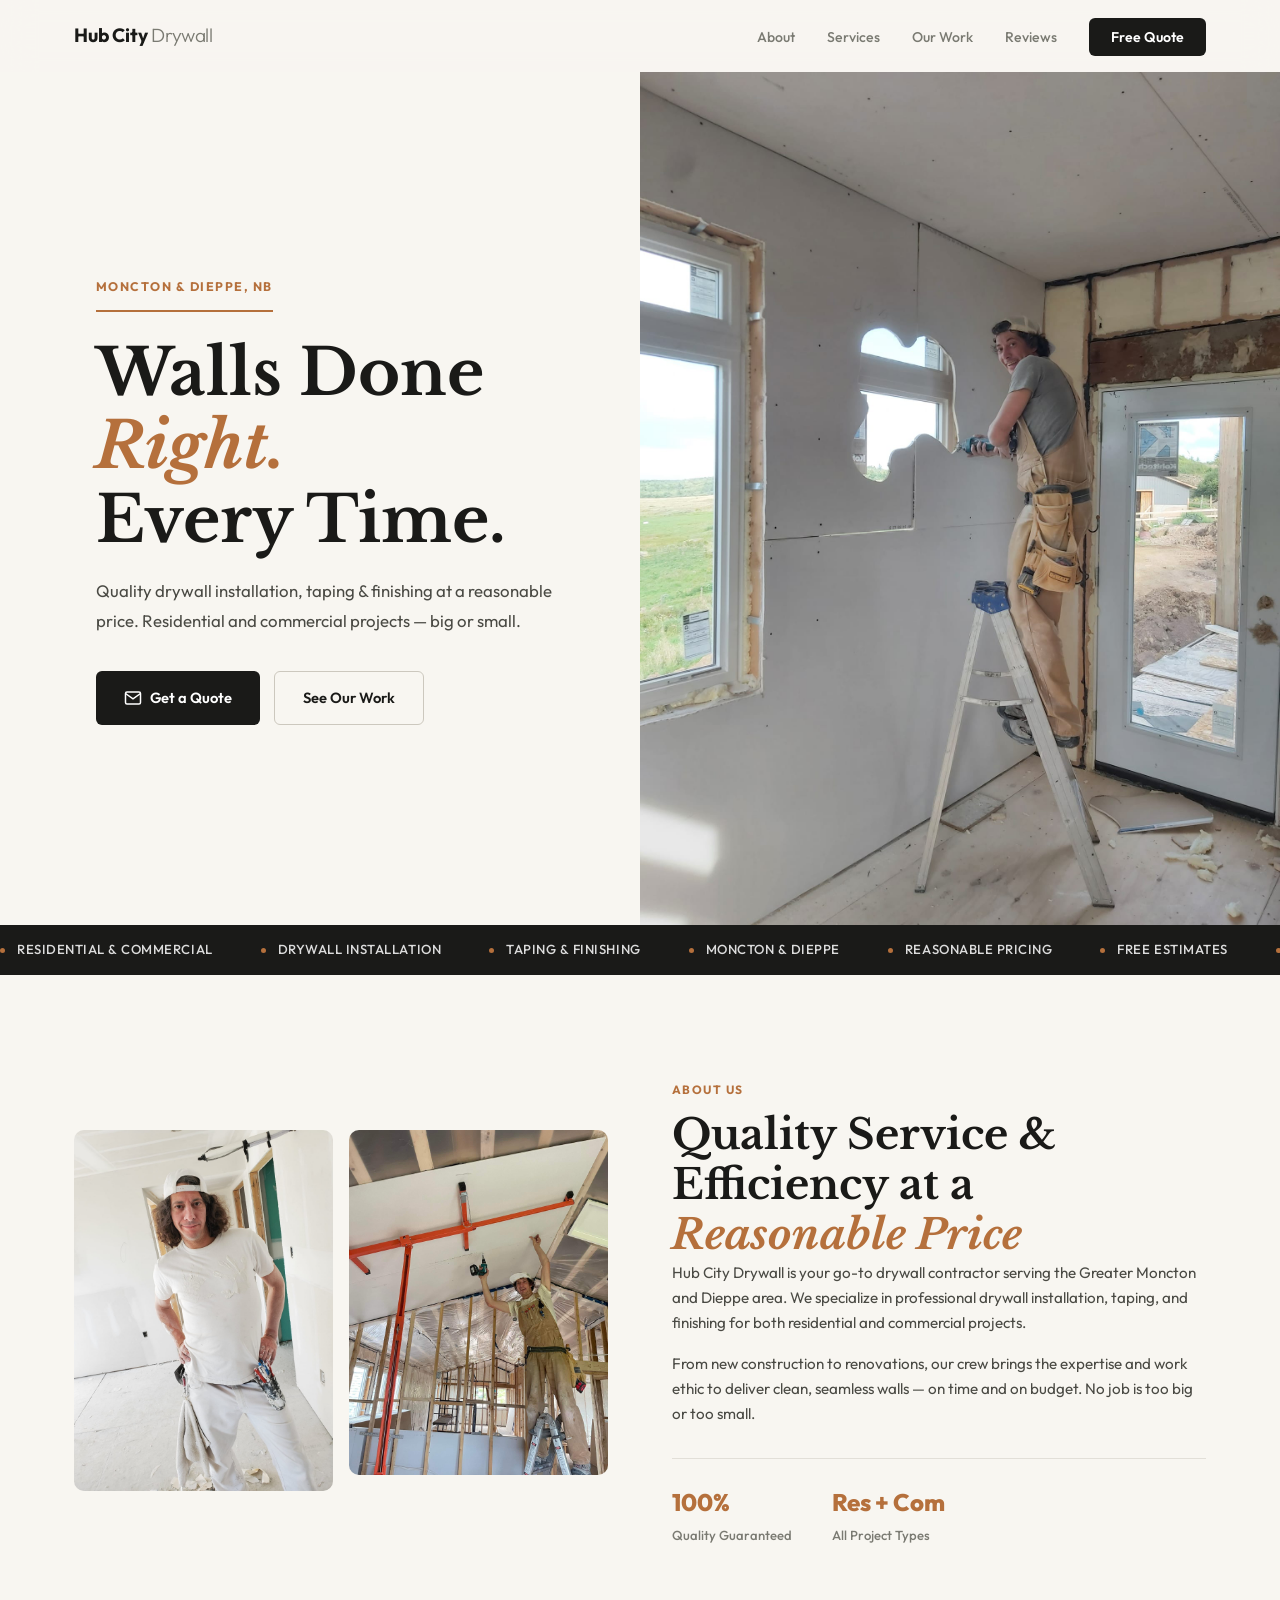
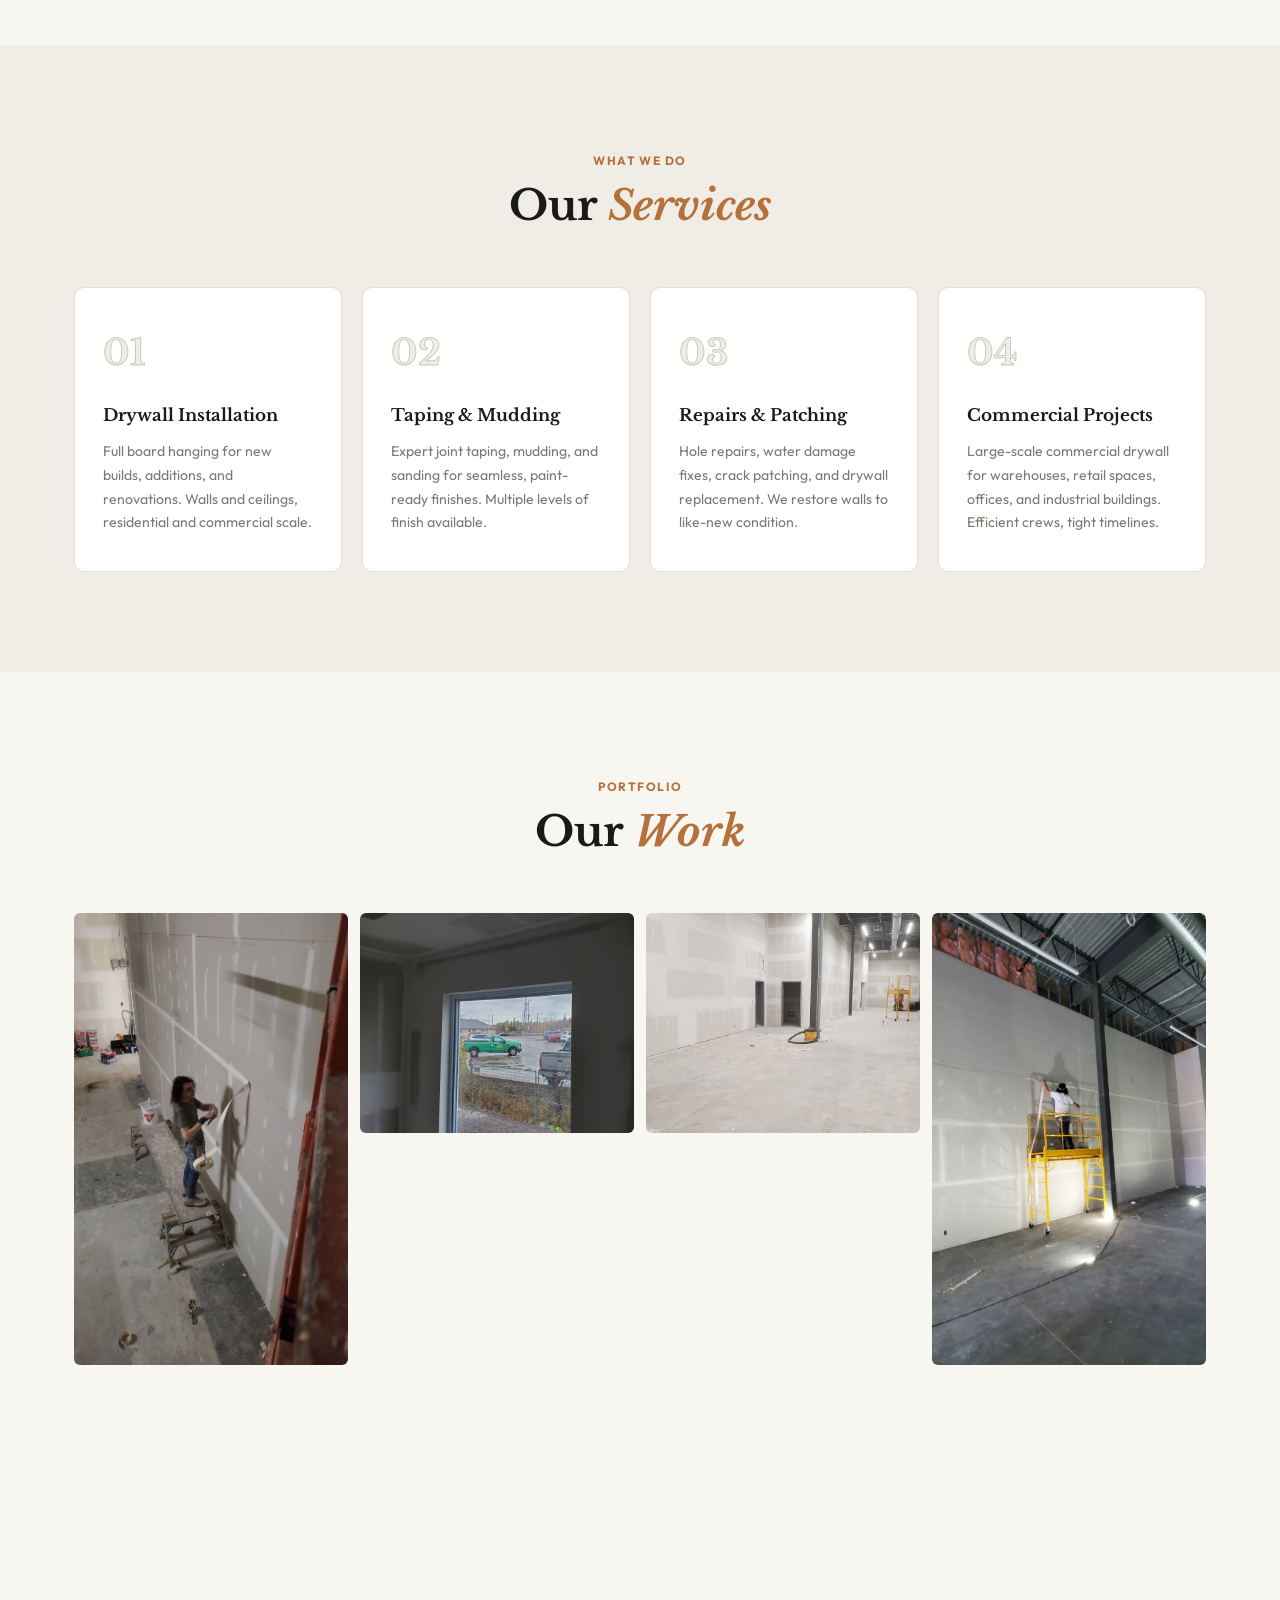
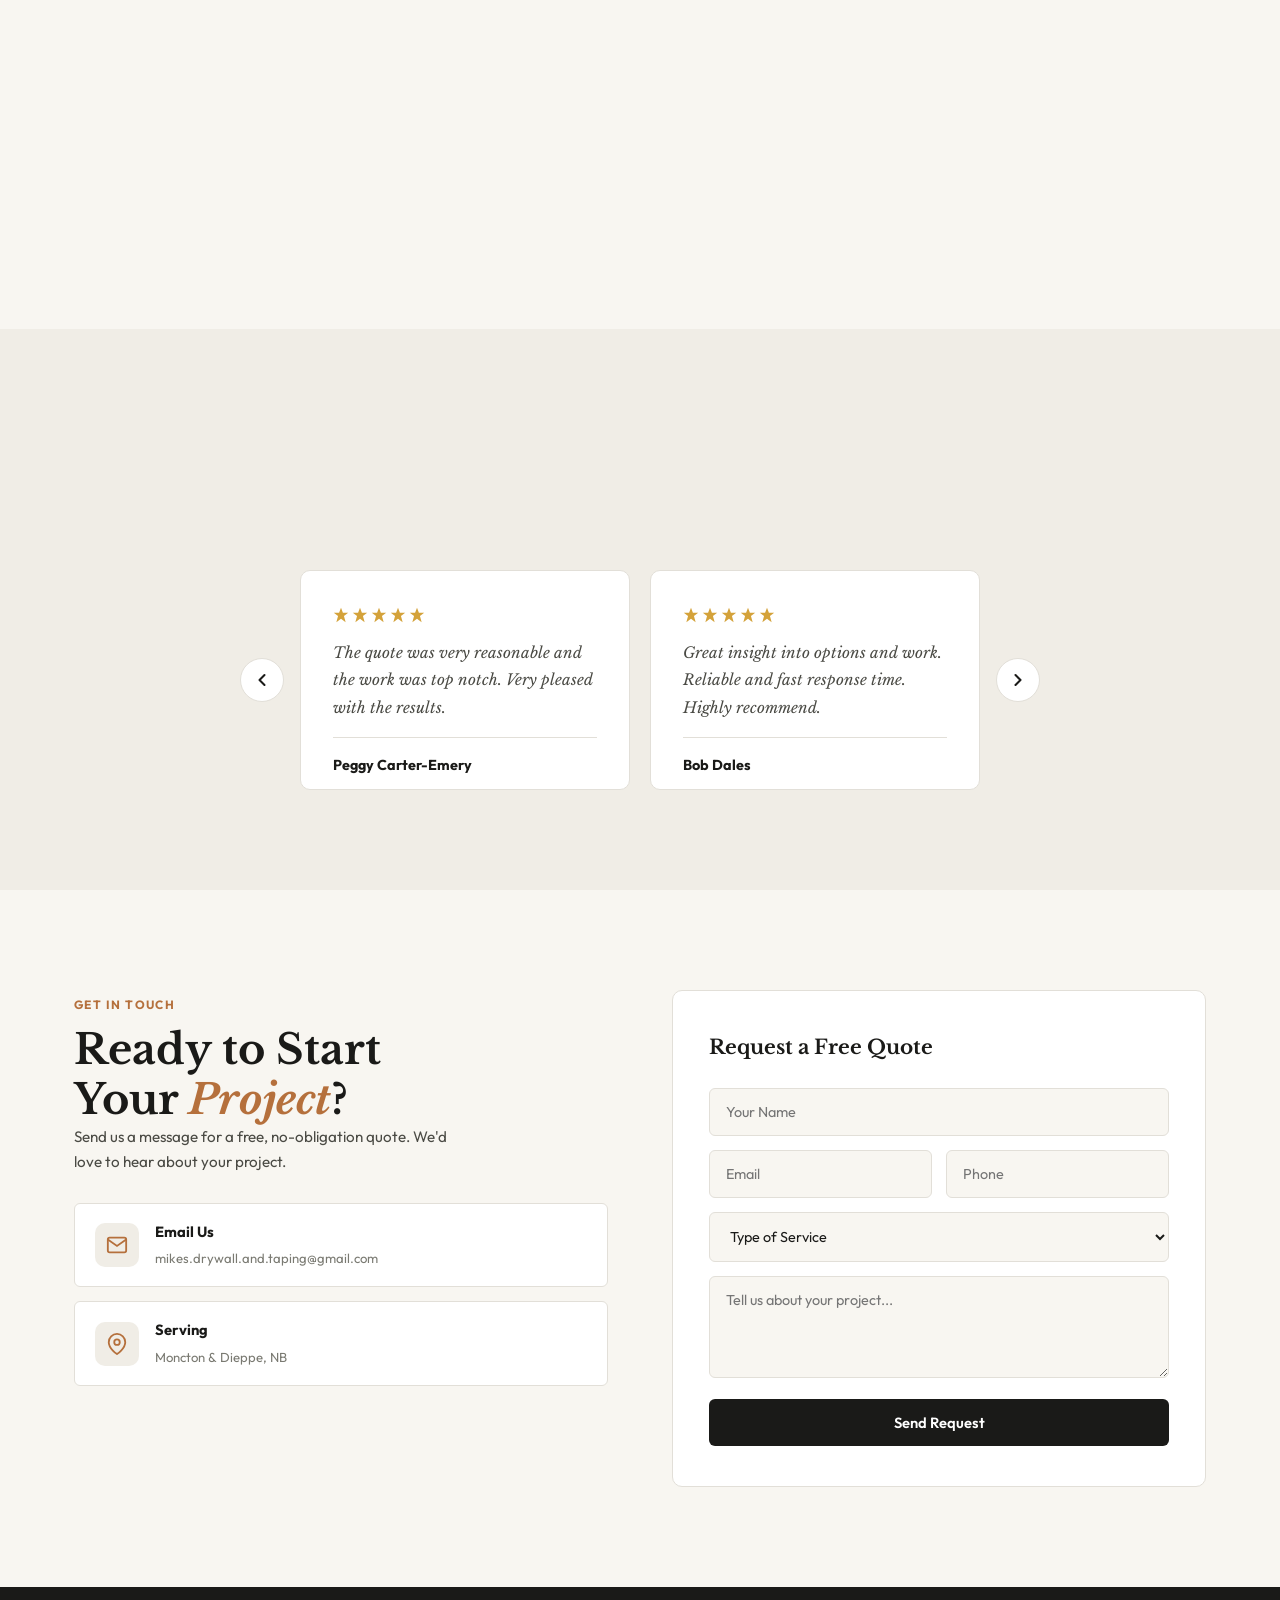
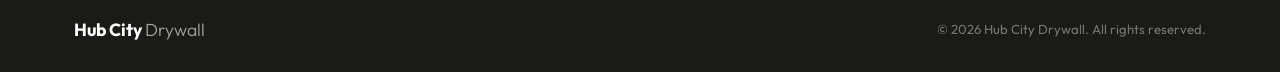
==== index.html @ 7b41b59a "Build Hub City Drywall premium website Warm cream/charcoal light theme with Libre Baskerville + Outf" ====
<!DOCTYPE html>
<html lang="en">
<head>
    <meta charset="UTF-8">
    <meta name="viewport" content="width=device-width, initial-scale=1.0">
    <title>Hub City Drywall | Quality Drywall &amp; Taping — Moncton &amp; Dieppe, NB</title>
    <meta name="description" content="Hub City Drywall — Quality drywall installation, taping and finishing in Moncton & Dieppe, NB. Residential & commercial. Reasonable pricing, efficient service. Get a free quote today.">
    <link rel="preconnect" href="https://fonts.googleapis.com">
    <link rel="preconnect" href="https://fonts.gstatic.com" crossorigin>
    <link href="https://fonts.googleapis.com/css2?family=Outfit:wght@300;400;500;600;700;800&family=Libre+Baskerville:ital,wght@0,400;0,700;1,400&display=swap" rel="stylesheet">
    <link rel="icon" type="image/jpeg" href="house.jpg">
    <link rel="stylesheet" href="styles.css">
</head>
<body>

    <!-- Navigation -->
    <nav class="navbar" id="navbar">
        <div class="nav-container">
            <a href="#hero" class="nav-logo">Hub City <span>Drywall</span></a>
            <button class="nav-toggle" id="navToggle" aria-label="Toggle navigation">
                <span></span>
                <span></span>
                <span></span>
            </button>
            <ul class="nav-links" id="navLinks">
                <li><a href="#about">About</a></li>
                <li><a href="#services">Services</a></li>
                <li><a href="#work">Our Work</a></li>
                <li><a href="#reviews">Reviews</a></li>
                <li><a href="#contact" class="nav-cta">Free Quote</a></li>
            </ul>
        </div>
    </nav>

    <!-- Hero -->
    <section class="hero" id="hero">
        <div class="hero-split">
            <div class="hero-left">
                <div class="hero-content">
                    <div class="hero-eyebrow">Moncton &amp; Dieppe, NB</div>
                    <h1>Walls Done <em>Right.</em><br>Every Time.</h1>
                    <p>Quality drywall installation, taping &amp; finishing at a reasonable price. Residential and commercial projects — big or small.</p>
                    <div class="hero-btns">
                        <a href="mailto:mikes.drywall.and.taping@gmail.com" class="btn btn-dark">
                            <svg width="18" height="18" viewBox="0 0 24 24" fill="none" stroke="currentColor" stroke-width="2"><path d="M4 4h16c1.1 0 2 .9 2 2v12c0 1.1-.9 2-2 2H4c-1.1 0-2-.9-2-2V6c0-1.1.9-2 2-2z"/><polyline points="22,6 12,13 2,6"/></svg>
                            Get a Quote
                        </a>
                        <a href="#work" class="btn btn-ghost">See Our Work</a>
                    </div>
                </div>
            </div>
            <div class="hero-right">
                <img src="471506852_582521097897109_7128387641385581104_n.jpg" alt="Mike installing drywall on site" loading="eager">
            </div>
        </div>
    </section>

    <!-- Trust Marquee -->
    <div class="trust-bar">
        <div class="marquee">
            <div class="marquee-item"><span class="dot"></span> Residential &amp; Commercial</div>
            <div class="marquee-item"><span class="dot"></span> Drywall Installation</div>
            <div class="marquee-item"><span class="dot"></span> Taping &amp; Finishing</div>
            <div class="marquee-item"><span class="dot"></span> Moncton &amp; Dieppe</div>
            <div class="marquee-item"><span class="dot"></span> Reasonable Pricing</div>
            <div class="marquee-item"><span class="dot"></span> Free Estimates</div>
            <div class="marquee-item"><span class="dot"></span> Residential &amp; Commercial</div>
            <div class="marquee-item"><span class="dot"></span> Drywall Installation</div>
            <div class="marquee-item"><span class="dot"></span> Taping &amp; Finishing</div>
            <div class="marquee-item"><span class="dot"></span> Moncton &amp; Dieppe</div>
            <div class="marquee-item"><span class="dot"></span> Reasonable Pricing</div>
            <div class="marquee-item"><span class="dot"></span> Free Estimates</div>
        </div>
    </div>

    <!-- About -->
    <section class="section" id="about">
        <div class="container">
            <div class="about-layout">
                <div class="about-image-col">
                    <div class="about-img primary">
                        <img src="486446156_645829488232936_6286027461842745759_n.jpg" alt="Mike from Hub City Drywall">
                    </div>
                    <div class="about-img secondary">
                        <img src="472123039_579596991532989_1960277635437616343_n.jpg" alt="Drywall ceiling installation">
                    </div>
                </div>
                <div class="about-text">
                    <span class="tag">About Us</span>
                    <h2>Quality Service &amp; Efficiency at a <em>Reasonable Price</em></h2>
                    <p>Hub City Drywall is your go-to drywall contractor serving the Greater Moncton and Dieppe area. We specialize in professional drywall installation, taping, and finishing for both residential and commercial projects.</p>
                    <p>From new construction to renovations, our crew brings the expertise and work ethic to deliver clean, seamless walls — on time and on budget. No job is too big or too small.</p>
                    <div class="about-stats">
                        <div class="stat">
                            <div class="stat-num">100%</div>
                            <div class="stat-label">Quality Guaranteed</div>
                        </div>
                        <div class="stat">
                            <div class="stat-num">Res + Com</div>
                            <div class="stat-label">All Project Types</div>
                        </div>
                    </div>
                </div>
            </div>
        </div>
    </section>

    <!-- Services -->
    <section class="section section-tinted" id="services">
        <div class="container">
            <div class="section-head">
                <span class="tag">What We Do</span>
                <h2>Our <em>Services</em></h2>
            </div>
            <div class="services-row">
                <div class="svc-card">
                    <div class="svc-num">01</div>
                    <h3>Drywall Installation</h3>
                    <p>Full board hanging for new builds, additions, and renovations. Walls and ceilings, residential and commercial scale.</p>
                </div>
                <div class="svc-card">
                    <div class="svc-num">02</div>
                    <h3>Taping &amp; Mudding</h3>
                    <p>Expert joint taping, mudding, and sanding for seamless, paint-ready finishes. Multiple levels of finish available.</p>
                </div>
                <div class="svc-card">
                    <div class="svc-num">03</div>
                    <h3>Repairs &amp; Patching</h3>
                    <p>Hole repairs, water damage fixes, crack patching, and drywall replacement. We restore walls to like-new condition.</p>
                </div>
                <div class="svc-card">
                    <div class="svc-num">04</div>
                    <h3>Commercial Projects</h3>
                    <p>Large-scale commercial drywall for warehouses, retail spaces, offices, and industrial buildings. Efficient crews, tight timelines.</p>
                </div>
            </div>
        </div>
    </section>

    <!-- Gallery -->
    <section class="section" id="work">
        <div class="container">
            <div class="section-head">
                <span class="tag">Portfolio</span>
                <h2>Our <em>Work</em></h2>
            </div>
            <div class="gallery-grid">
                <div class="gallery-item gi-tall">
                    <img src="649894957_923554863793729_448431015748209122_n.jpg" alt="Taping drywall seams" loading="lazy">
                </div>
                <div class="gallery-item">
                    <img src="577558292_826110136871536_6526379855154696160_n.jpg" alt="Finished drywall with window cutout" loading="lazy">
                </div>
                <div class="gallery-item">
                    <img src="485613615_640565895425962_1391571556878570052_n.jpg" alt="Commercial warehouse drywall" loading="lazy">
                </div>
                <div class="gallery-item gi-tall">
                    <img src="484565650_640349575447594_4905913662478996757_n.jpg" alt="Commercial taping from scaffold" loading="lazy">
                </div>
                <div class="gallery-item">
                    <img src="480709485_617386054410613_5311852448945517096_n.jpg" alt="Residential framing and drywall" loading="lazy">
                </div>
                <div class="gallery-item">
                    <img src="577804615_826110206871529_2647502605791401446_n.jpg" alt="Drywall project in progress" loading="lazy">
                </div>
                <div class="gallery-item">
                    <img src="649942314_923554823793733_5564425459947779016_n.jpg" alt="Drywall finishing work" loading="lazy">
                </div>
                <div class="gallery-item">
                    <img src="484517438_641327948683090_2132654120960508093_n.jpg" alt="Commercial drywall stacking" loading="lazy">
                </div>
                <div class="gallery-item">
                    <img src="mike.jpg" alt="Mike on the job site" loading="lazy">
                </div>
                <div class="gallery-item">
                    <img src="484512819_640349578780927_812628401783780580_n.jpg" alt="Drywall installation" loading="lazy">
                </div>
                <div class="gallery-item">
                    <img src="649559799_923554907127058_1661282390746074069_n.jpg" alt="Drywall project" loading="lazy">
                </div>
                <div class="gallery-item">
                    <img src="581866863_831252626357287_1075693450330382966_n.jpg" alt="Completed drywall work" loading="lazy">
                </div>
            </div>
        </div>
    </section>

    <!-- Lightbox -->
    <div class="lightbox" id="lightbox">
        <button class="lightbox-close">&times;</button>
        <button class="lightbox-prev">&#10094;</button>
        <button class="lightbox-next">&#10095;</button>
        <img id="lightboxImg" src="" alt="">
    </div>

    <!-- Reviews -->
    <section class="section section-tinted" id="reviews">
        <div class="container">
            <div class="section-head">
                <span class="tag">Testimonials</span>
                <h2>What Clients <em>Say</em></h2>
            </div>
            <div class="carousel-wrapper">
                <button class="carousel-btn carousel-prev" aria-label="Previous review">
                    <svg width="20" height="20" viewBox="0 0 24 24" fill="none" stroke="currentColor" stroke-width="2.5" stroke-linecap="round" stroke-linejoin="round"><polyline points="15 18 9 12 15 6"/></svg>
                </button>
                <div class="reviews-track">
                    <div class="review-card">
                        <div class="rc-stars">
                            <svg viewBox="0 0 20 20" fill="currentColor"><path d="M10 1l2.39 6.17H19l-5.3 4.08L15.8 19 10 14.77 4.2 19l2.1-7.75L1 7.17h6.61z"/></svg>
                            <svg viewBox="0 0 20 20" fill="currentColor"><path d="M10 1l2.39 6.17H19l-5.3 4.08L15.8 19 10 14.77 4.2 19l2.1-7.75L1 7.17h6.61z"/></svg>
                            <svg viewBox="0 0 20 20" fill="currentColor"><path d="M10 1l2.39 6.17H19l-5.3 4.08L15.8 19 10 14.77 4.2 19l2.1-7.75L1 7.17h6.61z"/></svg>
                            <svg viewBox="0 0 20 20" fill="currentColor"><path d="M10 1l2.39 6.17H19l-5.3 4.08L15.8 19 10 14.77 4.2 19l2.1-7.75L1 7.17h6.61z"/></svg>
                            <svg viewBox="0 0 20 20" fill="currentColor"><path d="M10 1l2.39 6.17H19l-5.3 4.08L15.8 19 10 14.77 4.2 19l2.1-7.75L1 7.17h6.61z"/></svg>
                        </div>
                        <p>The quote was very reasonable and the work was top notch. Very pleased with the results.</p>
                        <div class="rc-author">Peggy Carter-Emery</div>
                    </div>
                    <div class="review-card">
                        <div class="rc-stars">
                            <svg viewBox="0 0 20 20" fill="currentColor"><path d="M10 1l2.39 6.17H19l-5.3 4.08L15.8 19 10 14.77 4.2 19l2.1-7.75L1 7.17h6.61z"/></svg>
                            <svg viewBox="0 0 20 20" fill="currentColor"><path d="M10 1l2.39 6.17H19l-5.3 4.08L15.8 19 10 14.77 4.2 19l2.1-7.75L1 7.17h6.61z"/></svg>
                            <svg viewBox="0 0 20 20" fill="currentColor"><path d="M10 1l2.39 6.17H19l-5.3 4.08L15.8 19 10 14.77 4.2 19l2.1-7.75L1 7.17h6.61z"/></svg>
                            <svg viewBox="0 0 20 20" fill="currentColor"><path d="M10 1l2.39 6.17H19l-5.3 4.08L15.8 19 10 14.77 4.2 19l2.1-7.75L1 7.17h6.61z"/></svg>
                            <svg viewBox="0 0 20 20" fill="currentColor"><path d="M10 1l2.39 6.17H19l-5.3 4.08L15.8 19 10 14.77 4.2 19l2.1-7.75L1 7.17h6.61z"/></svg>
                        </div>
                        <p>Great insight into options and work. Reliable and fast response time. Highly recommend.</p>
                        <div class="rc-author">Bob Dales</div>
                    </div>
                </div>
                <button class="carousel-btn carousel-next" aria-label="Next review">
                    <svg width="20" height="20" viewBox="0 0 24 24" fill="none" stroke="currentColor" stroke-width="2.5" stroke-linecap="round" stroke-linejoin="round"><polyline points="9 18 15 12 9 6"/></svg>
                </button>
            </div>
        </div>
    </section>

    <!-- Contact -->
    <section class="section" id="contact">
        <div class="container">
            <div class="contact-layout">
                <div class="contact-left">
                    <span class="tag">Get In Touch</span>
                    <h2>Ready to Start<br>Your <em>Project</em>?</h2>
                    <p>Send us a message for a free, no-obligation quote. We'd love to hear about your project.</p>
                    <div class="contact-links">
                        <a href="mailto:mikes.drywall.and.taping@gmail.com" class="contact-link">
                            <div class="cl-icon">
                                <svg width="22" height="22" viewBox="0 0 24 24" fill="none" stroke="currentColor" stroke-width="2"><path d="M4 4h16c1.1 0 2 .9 2 2v12c0 1.1-.9 2-2 2H4c-1.1 0-2-.9-2-2V6c0-1.1.9-2 2-2z"/><polyline points="22,6 12,13 2,6"/></svg>
                            </div>
                            <div>
                                <strong>Email Us</strong>
                                <span>mikes.drywall.and.taping@gmail.com</span>
                            </div>
                        </a>
                        <div class="contact-link">
                            <div class="cl-icon">
                                <svg width="22" height="22" viewBox="0 0 24 24" fill="none" stroke="currentColor" stroke-width="2"><path d="M21 10c0 7-9 13-9 13s-9-6-9-13a9 9 0 0118 0z"/><circle cx="12" cy="10" r="3"/></svg>
                            </div>
                            <div>
                                <strong>Serving</strong>
                                <span>Moncton &amp; Dieppe, NB</span>
                            </div>
                        </div>
                    </div>
                </div>
                <div class="contact-right">
                    <form class="contact-form" id="contactForm">
                        <h3>Request a Free Quote</h3>
                        <div class="form-group">
                            <input type="text" name="name" placeholder="Your Name" required>
                        </div>
                        <div class="form-row">
                            <div class="form-group">
                                <input type="email" name="email" placeholder="Email" required>
                            </div>
                            <div class="form-group">
                                <input type="tel" name="phone" placeholder="Phone">
                            </div>
                        </div>
                        <div class="form-group">
                            <select name="service" required>
                                <option value="" disabled selected>Type of Service</option>
                                <option value="installation">Drywall Installation</option>
                                <option value="taping">Taping &amp; Finishing</option>
                                <option value="repair">Repairs &amp; Patching</option>
                                <option value="commercial">Commercial Project</option>
                                <option value="other">Other</option>
                            </select>
                        </div>
                        <div class="form-group">
                            <textarea name="message" rows="4" placeholder="Tell us about your project..."></textarea>
                        </div>
                        <button type="submit" class="btn btn-dark btn-full">Send Request</button>
                    </form>
                </div>
            </div>
        </div>
    </section>

    <!-- Footer -->
    <footer class="footer">
        <div class="container">
            <div class="footer-inner">
                <div class="footer-brand">Hub City <span>Drywall</span></div>
                <p>&copy; 2026 Hub City Drywall. All rights reserved.</p>
            </div>
        </div>
    </footer>

    <script src="script.js"></script>
</body>
</html>
---- styles.css ----
/* ============================================
   Hub City Drywall — Premium Light Theme
   Warm cream + charcoal with editorial serif accents
   Split hero, masonry gallery, numbered services
   ============================================ */

:root {
    --bg: #f8f6f1;
    --bg-tint: #f0ede6;
    --surface: #ffffff;
    --border: #e2dfd8;
    --border-dark: #ccc8be;
    --text: #1a1a18;
    --text-body: #4a4a44;
    --text-muted: #7a7a72;
    --accent: #1a1a18;
    --accent-warm: #b5703c;
    --gold: #d4a23a;
    --white: #ffffff;
    --font-display: 'Libre Baskerville', Georgia, serif;
    --font-body: 'Outfit', -apple-system, BlinkMacSystemFont, sans-serif;
    --nav-h: 72px;
    --max-w: 1180px;
    --radius: 10px;
    --radius-sm: 6px;
    --ease: 0.3s cubic-bezier(0.4, 0, 0.2, 1);
}

*, *::before, *::after { margin: 0; padding: 0; box-sizing: border-box; }

html {
    scroll-behavior: smooth;
    scroll-padding-top: var(--nav-h);
}

body {
    font-family: var(--font-body);
    background: var(--bg);
    color: var(--text);
    line-height: 1.65;
    -webkit-font-smoothing: antialiased;
    overflow-x: hidden;
}

img { max-width: 100%; display: block; }
a { text-decoration: none; color: inherit; }

.container {
    max-width: var(--max-w);
    margin: 0 auto;
    padding: 0 24px;
}

em {
    font-style: italic;
    color: var(--accent-warm);
}

/* ============================================
   Navigation
   ============================================ */
.navbar {
    position: fixed;
    top: 0;
    left: 0;
    right: 0;
    z-index: 1000;
    height: var(--nav-h);
    display: flex;
    align-items: center;
    background: rgba(248, 246, 241, 0.9);
    backdrop-filter: blur(16px);
    transition: box-shadow var(--ease);
}

.navbar.scrolled {
    box-shadow: 0 1px 0 var(--border);
}

.nav-container {
    max-width: var(--max-w);
    margin: 0 auto;
    padding: 0 24px;
    width: 100%;
    display: flex;
    align-items: center;
    justify-content: space-between;
}

.nav-logo {
    font-family: var(--font-body);
    font-size: 1.2rem;
    font-weight: 700;
    color: var(--text);
    letter-spacing: -0.01em;
}

.nav-logo span {
    font-weight: 300;
    color: var(--text-muted);
}

.nav-links {
    display: flex;
    align-items: center;
    gap: 32px;
    list-style: none;
}

.nav-links a {
    font-size: 0.88rem;
    font-weight: 500;
    color: var(--text-muted);
    transition: color var(--ease);
}

.nav-links a:hover { color: var(--text); }

.nav-cta {
    background: var(--accent);
    color: var(--white) !important;
    padding: 10px 22px;
    border-radius: var(--radius-sm);
    font-weight: 600 !important;
    transition: background var(--ease), transform var(--ease) !important;
}

.nav-cta:hover {
    background: var(--accent-warm) !important;
    transform: translateY(-1px);
}

.nav-toggle {
    display: none;
    flex-direction: column;
    gap: 5px;
    background: none;
    border: none;
    cursor: pointer;
    padding: 4px;
}

.nav-toggle span {
    width: 24px;
    height: 2px;
    background: var(--text);
    border-radius: 2px;
    transition: var(--ease);
}

.nav-toggle.active span:nth-child(1) { transform: rotate(45deg) translate(5px, 5px); }
.nav-toggle.active span:nth-child(2) { opacity: 0; }
.nav-toggle.active span:nth-child(3) { transform: rotate(-45deg) translate(5px, -5px); }

/* ============================================
   Hero — Split Layout
   ============================================ */
.hero {
    padding-top: var(--nav-h);
    background: var(--bg);
}

.hero-split {
    display: grid;
    grid-template-columns: 1fr 1fr;
    min-height: calc(100vh - var(--nav-h));
}

.hero-left {
    display: flex;
    align-items: center;
    padding: 60px 48px 60px 0;
}

.hero-content {
    max-width: 520px;
    margin-left: auto;
    padding-left: 24px;
}

.hero-eyebrow {
    display: inline-block;
    font-size: 0.78rem;
    font-weight: 700;
    text-transform: uppercase;
    letter-spacing: 0.12em;
    color: var(--accent-warm);
    margin-bottom: 24px;
    padding-bottom: 12px;
    border-bottom: 2px solid var(--accent-warm);
}

.hero h1 {
    font-family: var(--font-display);
    font-size: clamp(2.6rem, 5vw, 4rem);
    font-weight: 700;
    line-height: 1.15;
    color: var(--text);
    margin-bottom: 20px;
}

.hero h1 em {
    font-style: italic;
    color: var(--accent-warm);
}

.hero-content > p {
    font-size: 1.05rem;
    color: var(--text-body);
    line-height: 1.75;
    margin-bottom: 36px;
}

.hero-btns {
    display: flex;
    gap: 14px;
    flex-wrap: wrap;
}

.btn {
    display: inline-flex;
    align-items: center;
    gap: 8px;
    padding: 14px 28px;
    border-radius: var(--radius-sm);
    font-family: var(--font-body);
    font-size: 0.92rem;
    font-weight: 600;
    cursor: pointer;
    transition: all var(--ease);
    border: none;
}

.btn-dark {
    background: var(--accent);
    color: var(--white);
}

.btn-dark:hover {
    background: var(--accent-warm);
    transform: translateY(-2px);
    box-shadow: 0 8px 24px rgba(0, 0, 0, 0.12);
}

.btn-ghost {
    background: transparent;
    color: var(--text);
    border: 1px solid var(--border-dark);
}

.btn-ghost:hover {
    border-color: var(--text);
    background: var(--text);
    color: var(--white);
}

.btn-full { width: 100%; justify-content: center; }

.hero-right {
    position: relative;
    overflow: hidden;
}

.hero-right img {
    width: 100%;
    height: 100%;
    object-fit: cover;
}

/* ============================================
   Trust Marquee
   ============================================ */
.trust-bar {
    background: var(--accent);
    overflow: hidden;
    padding: 14px 0;
}

.marquee {
    display: flex;
    gap: 48px;
    animation: marquee 30s linear infinite;
    width: max-content;
}

.marquee-item {
    display: flex;
    align-items: center;
    gap: 12px;
    font-size: 0.82rem;
    font-weight: 500;
    color: rgba(255, 255, 255, 0.85);
    white-space: nowrap;
    letter-spacing: 0.04em;
    text-transform: uppercase;
}

.dot {
    width: 5px;
    height: 5px;
    border-radius: 50%;
    background: var(--accent-warm);
    flex-shrink: 0;
}

@keyframes marquee {
    0% { transform: translateX(0); }
    100% { transform: translateX(-50%); }
}

/* ============================================
   Sections
   ============================================ */
.section {
    padding: 100px 0;
}

.section-tinted {
    background: var(--bg-tint);
}

.section-head {
    text-align: center;
    margin-bottom: 56px;
}

.tag {
    display: inline-block;
    font-size: 0.75rem;
    font-weight: 700;
    text-transform: uppercase;
    letter-spacing: 0.12em;
    color: var(--accent-warm);
    margin-bottom: 10px;
}

.section-head h2,
.about-text h2,
.contact-left h2 {
    font-family: var(--font-display);
    font-size: clamp(1.8rem, 3.5vw, 2.6rem);
    font-weight: 700;
    line-height: 1.2;
    color: var(--text);
}

/* ============================================
   About
   ============================================ */
.about-layout {
    display: grid;
    grid-template-columns: 1fr 1fr;
    gap: 64px;
    align-items: center;
}

.about-image-col {
    display: grid;
    grid-template-columns: 1fr 1fr;
    gap: 16px;
}

.about-img {
    border-radius: var(--radius);
    overflow: hidden;
}

.about-img.primary { grid-row: span 2; }

.about-img img {
    width: 100%;
    height: 100%;
    object-fit: cover;
}

.about-text p {
    color: var(--text-body);
    margin-bottom: 16px;
    font-size: 0.95rem;
}

.about-stats {
    display: flex;
    gap: 40px;
    margin-top: 32px;
    padding-top: 24px;
    border-top: 1px solid var(--border);
}

.stat-num {
    font-family: var(--font-body);
    font-size: 1.5rem;
    font-weight: 800;
    color: var(--accent-warm);
    margin-bottom: 2px;
}

.stat-label {
    font-size: 0.82rem;
    color: var(--text-muted);
    font-weight: 500;
}

/* ============================================
   Services
   ============================================ */
.services-row {
    display: grid;
    grid-template-columns: repeat(4, 1fr);
    gap: 20px;
}

.svc-card {
    background: var(--surface);
    border: 1px solid var(--border);
    border-radius: var(--radius);
    padding: 36px 28px;
    transition: transform 0.4s cubic-bezier(0.16, 1, 0.3, 1), box-shadow 0.4s ease;
}

.svc-card:hover {
    transform: translateY(-4px);
    box-shadow: 0 16px 48px rgba(0, 0, 0, 0.06);
}

.svc-num {
    font-family: var(--font-display);
    font-size: 2.2rem;
    font-weight: 700;
    color: var(--bg-tint);
    -webkit-text-stroke: 1px var(--border-dark);
    margin-bottom: 20px;
}

.svc-card h3 {
    font-family: var(--font-display);
    font-size: 1.05rem;
    font-weight: 700;
    color: var(--text);
    margin-bottom: 10px;
}

.svc-card p {
    color: var(--text-muted);
    font-size: 0.88rem;
    line-height: 1.7;
}

/* ============================================
   Gallery — Masonry-ish Grid
   ============================================ */
.gallery-grid {
    display: grid;
    grid-template-columns: repeat(4, 1fr);
    gap: 12px;
    grid-auto-rows: 220px;
}

.gallery-item {
    border-radius: var(--radius-sm);
    overflow: hidden;
    cursor: pointer;
    position: relative;
    transition: transform 0.4s cubic-bezier(0.16, 1, 0.3, 1), box-shadow 0.4s ease;
}

.gallery-item:hover {
    transform: translateY(-3px);
    box-shadow: 0 12px 32px rgba(0, 0, 0, 0.1);
}

.gallery-item img {
    width: 100%;
    height: 100%;
    object-fit: cover;
    transition: transform 0.5s ease;
}

.gallery-item:hover img { transform: scale(1.04); }

.gi-tall { grid-row: span 2; }

/* ============================================
   Lightbox
   ============================================ */
.lightbox {
    position: fixed;
    inset: 0;
    z-index: 2000;
    background: rgba(0, 0, 0, 0.92);
    display: flex;
    align-items: center;
    justify-content: center;
    opacity: 0;
    pointer-events: none;
    transition: opacity 0.3s ease;
}

.lightbox.active {
    opacity: 1;
    pointer-events: auto;
}

.lightbox img {
    max-width: 90vw;
    max-height: 85vh;
    border-radius: var(--radius);
}

.lightbox-close,
.lightbox-prev,
.lightbox-next {
    position: absolute;
    background: rgba(255, 255, 255, 0.12);
    border: none;
    color: white;
    cursor: pointer;
    border-radius: 50%;
    width: 44px;
    height: 44px;
    display: flex;
    align-items: center;
    justify-content: center;
    font-size: 1.4rem;
    transition: background var(--ease);
}

.lightbox-close:hover,
.lightbox-prev:hover,
.lightbox-next:hover { background: rgba(255, 255, 255, 0.25); }

.lightbox-close { top: 24px; right: 24px; }
.lightbox-prev { left: 24px; top: 50%; transform: translateY(-50%); }
.lightbox-next { right: 24px; top: 50%; transform: translateY(-50%); }

/* ============================================
   Reviews Carousel
   ============================================ */
.carousel-wrapper {
    position: relative;
    display: flex;
    align-items: center;
    gap: 16px;
    max-width: 800px;
    margin: 0 auto;
}

.carousel-btn {
    flex-shrink: 0;
    width: 44px;
    height: 44px;
    border-radius: 50%;
    border: 1px solid var(--border);
    background: var(--surface);
    color: var(--text);
    display: flex;
    align-items: center;
    justify-content: center;
    cursor: pointer;
    transition: background var(--ease), border-color var(--ease);
}

.carousel-btn:hover {
    background: var(--accent);
    border-color: var(--accent);
    color: var(--white);
}

.reviews-track {
    display: flex;
    overflow: hidden;
    flex: 1;
    gap: 20px;
}

.review-card {
    background: var(--surface);
    border: 1px solid var(--border);
    border-radius: var(--radius);
    padding: 36px 32px;
    min-width: calc(50% - 10px);
    max-width: calc(50% - 10px);
    height: 220px;
    flex-shrink: 0;
    display: flex;
    flex-direction: column;
    transition: box-shadow var(--ease);
}

.review-card:hover {
    box-shadow: 0 8px 24px rgba(0, 0, 0, 0.06);
}

.rc-stars {
    display: flex;
    gap: 3px;
    margin-bottom: 16px;
}

.rc-stars svg {
    width: 16px;
    height: 16px;
    color: var(--gold);
}

.review-card p {
    color: var(--text-body);
    font-size: 0.95rem;
    line-height: 1.8;
    flex: 1;
    font-family: var(--font-display);
    font-style: italic;
}

.rc-author {
    font-family: var(--font-body);
    font-size: 0.9rem;
    font-weight: 700;
    color: var(--text);
    margin-top: 16px;
    padding-top: 16px;
    border-top: 1px solid var(--border);
}

/* ============================================
   Contact
   ============================================ */
.contact-layout {
    display: grid;
    grid-template-columns: 1fr 1fr;
    gap: 64px;
    align-items: start;
}

.contact-left p {
    color: var(--text-body);
    font-size: 0.95rem;
    margin-bottom: 28px;
    max-width: 400px;
}

.contact-links {
    display: flex;
    flex-direction: column;
    gap: 14px;
}

.contact-link {
    display: flex;
    align-items: center;
    gap: 16px;
    padding: 16px 20px;
    background: var(--surface);
    border: 1px solid var(--border);
    border-radius: var(--radius-sm);
    transition: border-color var(--ease);
}

.contact-link:hover { border-color: var(--border-dark); }

.cl-icon {
    width: 44px;
    height: 44px;
    border-radius: 10px;
    background: var(--bg-tint);
    display: flex;
    align-items: center;
    justify-content: center;
    color: var(--accent-warm);
    flex-shrink: 0;
}

.contact-link strong {
    display: block;
    font-size: 0.92rem;
}

.contact-link span {
    font-size: 0.82rem;
    color: var(--text-muted);
}

.contact-right {
    background: var(--surface);
    border: 1px solid var(--border);
    border-radius: var(--radius);
    padding: 40px 36px;
}

.contact-form h3 {
    font-family: var(--font-display);
    font-size: 1.25rem;
    font-weight: 700;
    margin-bottom: 24px;
}

.form-group { margin-bottom: 14px; }

.form-row {
    display: grid;
    grid-template-columns: 1fr 1fr;
    gap: 14px;
}

.contact-form input,
.contact-form select,
.contact-form textarea {
    width: 100%;
    padding: 14px 16px;
    background: var(--bg);
    border: 1px solid var(--border);
    border-radius: var(--radius-sm);
    color: var(--text);
    font-family: var(--font-body);
    font-size: 0.9rem;
    transition: border-color var(--ease);
    outline: none;
}

.contact-form input:focus,
.contact-form select:focus,
.contact-form textarea:focus {
    border-color: var(--accent-warm);
    box-shadow: 0 0 0 3px rgba(181, 112, 60, 0.1);
}

.contact-form select { cursor: pointer; }
.contact-form textarea { resize: vertical; min-height: 100px; }

/* ============================================
   Footer
   ============================================ */
.footer {
    background: var(--accent);
    padding: 28px 0;
}

.footer-inner {
    display: flex;
    align-items: center;
    justify-content: space-between;
}

.footer-brand {
    font-family: var(--font-body);
    font-size: 1.1rem;
    font-weight: 700;
    color: var(--white);
}

.footer-brand span {
    font-weight: 300;
    color: rgba(255, 255, 255, 0.6);
}

.footer p {
    font-size: 0.82rem;
    color: rgba(255, 255, 255, 0.4);
}

/* ============================================
   Scroll Animations
   ============================================ */
.reveal {
    opacity: 0;
    transform: translateY(30px);
    transition: opacity 0.7s ease, transform 0.7s ease;
}

.reveal-left {
    opacity: 0;
    transform: translateX(-40px);
    transition: opacity 0.7s ease, transform 0.7s ease;
}

.reveal-right {
    opacity: 0;
    transform: translateX(40px);
    transition: opacity 0.7s ease, transform 0.7s ease;
}

.reveal-scale {
    opacity: 0;
    transform: scale(0.92);
    transition: opacity 0.6s ease, transform 0.6s ease;
}

.stagger-children > * {
    opacity: 0;
    transform: translateY(20px);
    transition: opacity 0.5s ease, transform 0.5s ease;
}

.visible {
    opacity: 1 !important;
    transform: none !important;
}

.stagger-children.visible > *:nth-child(1) { transition-delay: 0s; opacity: 1; transform: none; }
.stagger-children.visible > *:nth-child(2) { transition-delay: 0.08s; opacity: 1; transform: none; }
.stagger-children.visible > *:nth-child(3) { transition-delay: 0.16s; opacity: 1; transform: none; }
.stagger-children.visible > *:nth-child(4) { transition-delay: 0.24s; opacity: 1; transform: none; }

/* ============================================
   Responsive
   ============================================ */
@media (max-width: 960px) {
    .nav-links {
        position: fixed;
        top: var(--nav-h);
        left: 0;
        right: 0;
        bottom: 0;
        flex-direction: column;
        background: var(--bg);
        padding: 40px 24px;
        gap: 24px;
        transform: translateX(100%);
        transition: transform var(--ease);
    }

    .nav-links.active { transform: translateX(0); }
    .nav-toggle { display: flex; }

    .hero-split { grid-template-columns: 1fr; }
    .hero-left { padding: 48px 0; }
    .hero-content { margin: 0 auto; max-width: 100%; }
    .hero-right { height: 400px; }

    .about-layout { grid-template-columns: 1fr; gap: 40px; }
    .services-row { grid-template-columns: repeat(2, 1fr); }
    .gallery-grid { grid-template-columns: repeat(3, 1fr); grid-auto-rows: 180px; }
    .contact-layout { grid-template-columns: 1fr; gap: 40px; }

    .review-card { min-width: 100%; max-width: 100%; height: auto; }
}

@media (max-width: 640px) {
    .section { padding: 72px 0; }
    .hero h1 { font-size: 2.2rem; }
    .hero-right { height: 300px; }

    .services-row { grid-template-columns: 1fr; }
    .gallery-grid { grid-template-columns: repeat(2, 1fr); grid-auto-rows: 160px; }
    .gi-tall { grid-row: span 1; }

    .about-image-col { grid-template-columns: 1fr; }
    .about-img.primary { grid-row: span 1; }
    .about-stats { flex-direction: column; gap: 16px; }

    .form-row { grid-template-columns: 1fr; }
    .footer-inner { flex-direction: column; gap: 12px; text-align: center; }

    .carousel-btn { width: 36px; height: 36px; }
}
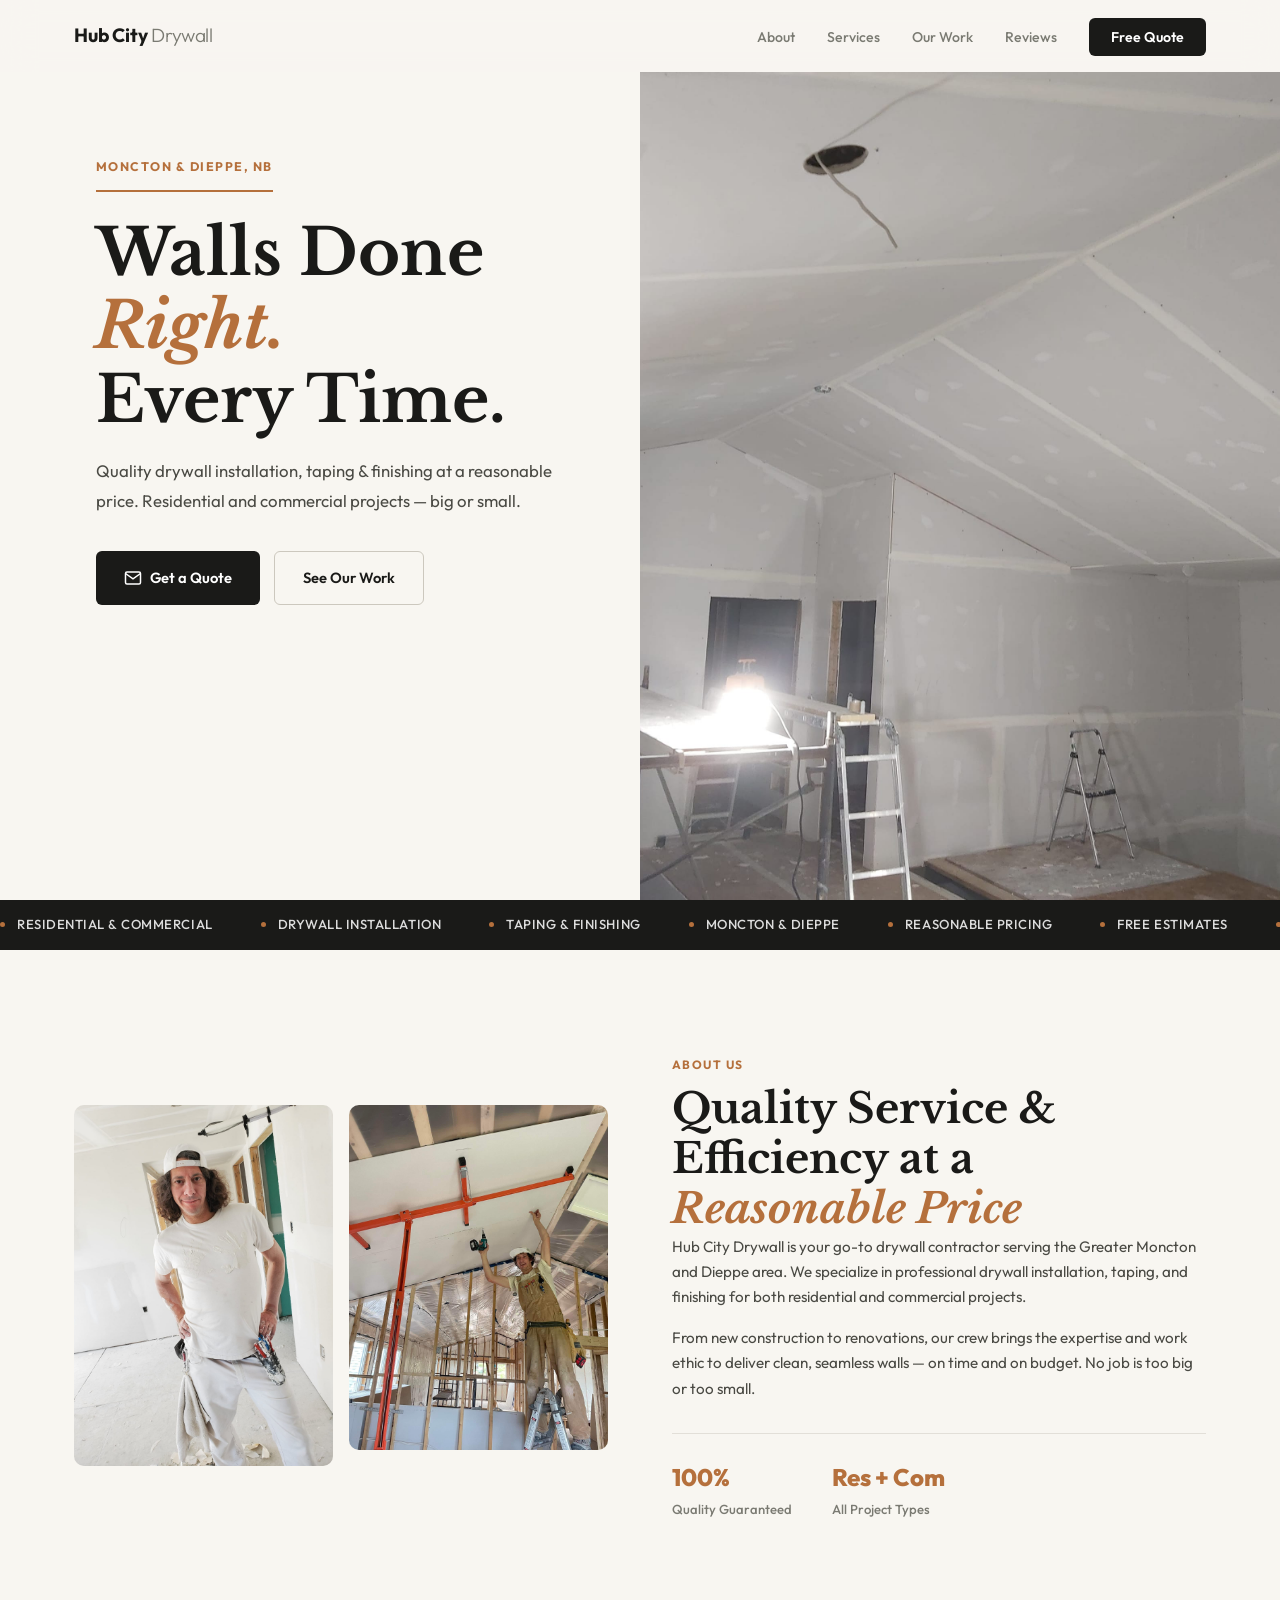
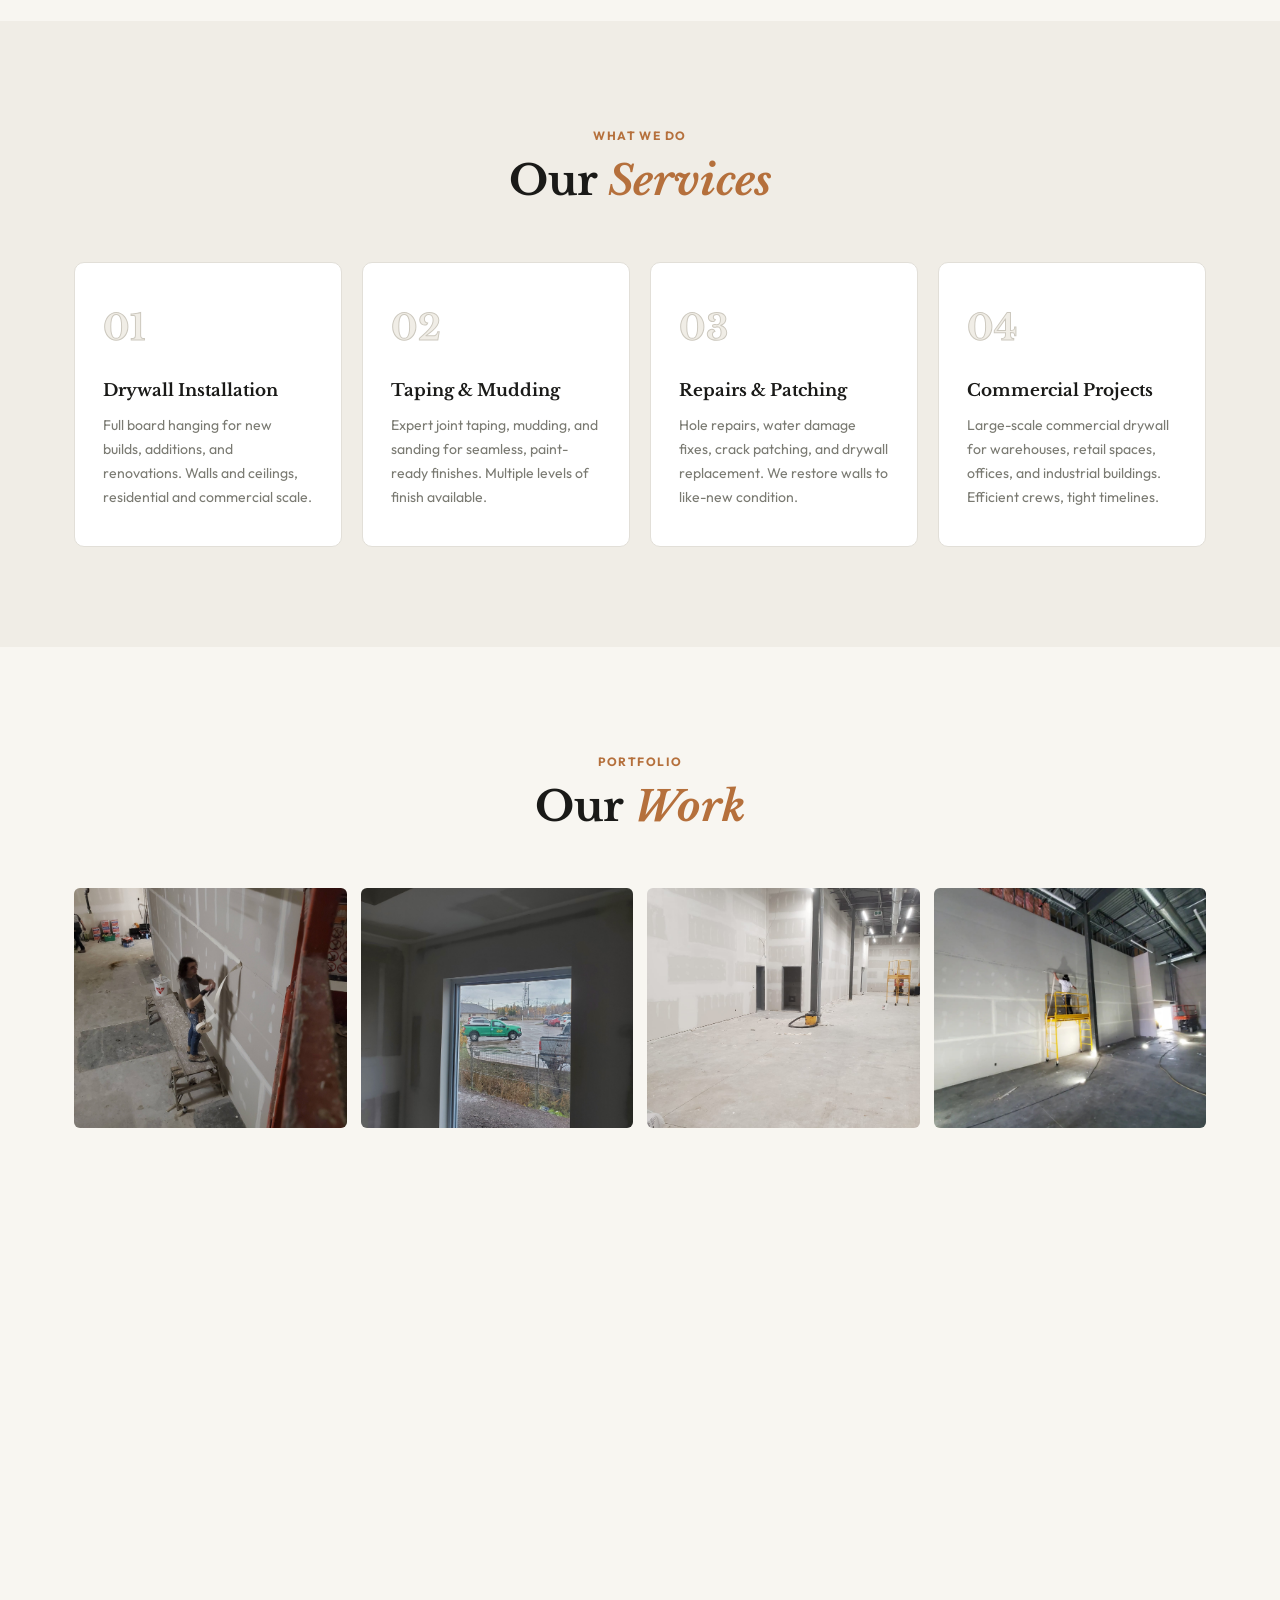
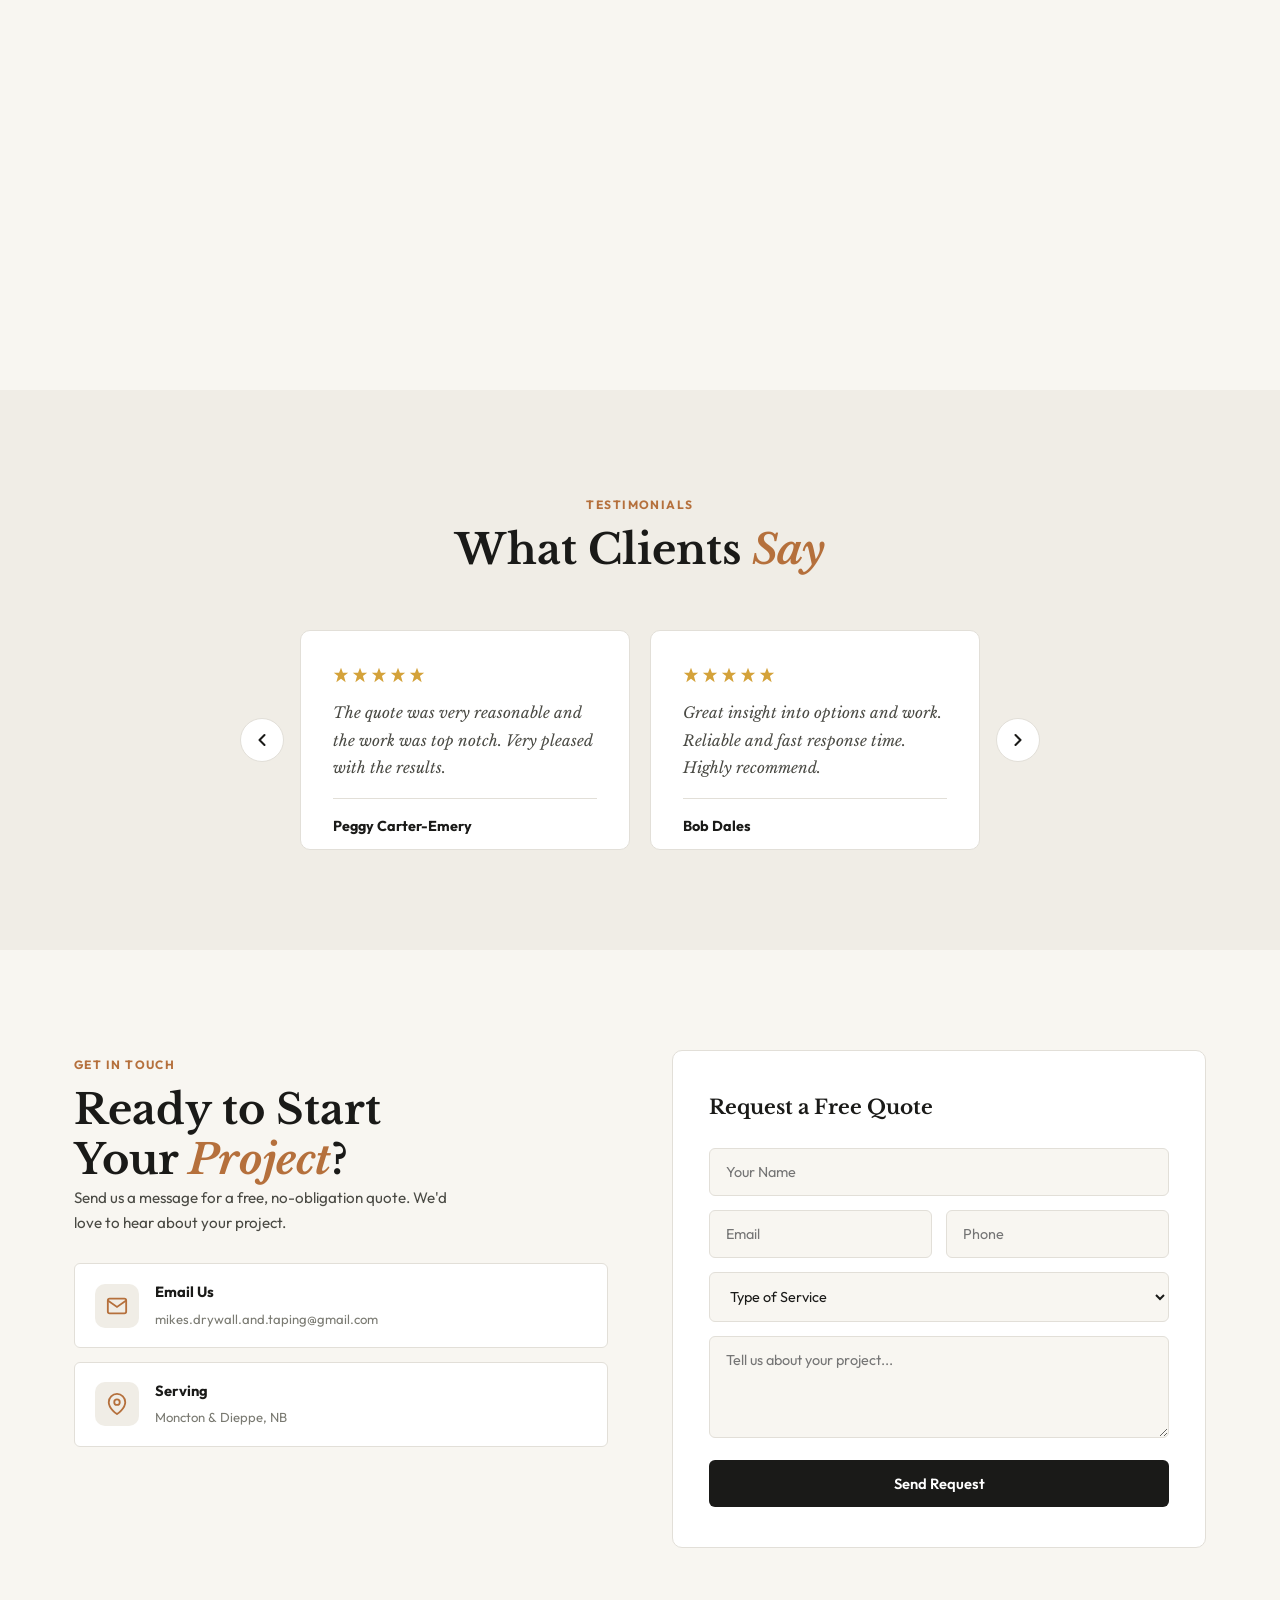
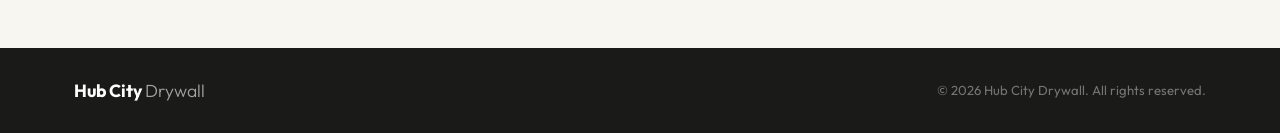
==== commit 710e39ab: "Initial commit: Hub City Drywall website Co-Authored-By: Claude Opus 4.6 (1M context) <noreply@anthr" ====
--- a/index.html
+++ b/index.html
@@ -50,7 +50,7 @@
                 </div>
             </div>
             <div class="hero-right">
-                <img src="471506852_582521097897109_7128387641385581104_n.jpg" alt="Mike installing drywall on site" loading="eager">
+                <img src="main.jpg" alt="Mike installing drywall on site" loading="eager">
             </div>
         </div>
     </section>
@@ -145,7 +145,7 @@
                 <h2>Our <em>Work</em></h2>
             </div>
             <div class="gallery-grid">
-                <div class="gallery-item gi-tall">
+                <div class="gallery-item">
                     <img src="649894957_923554863793729_448431015748209122_n.jpg" alt="Taping drywall seams" loading="lazy">
                 </div>
                 <div class="gallery-item">
@@ -154,7 +154,7 @@
                 <div class="gallery-item">
                     <img src="485613615_640565895425962_1391571556878570052_n.jpg" alt="Commercial warehouse drywall" loading="lazy">
                 </div>
-                <div class="gallery-item gi-tall">
+                <div class="gallery-item">
                     <img src="484565650_640349575447594_4905913662478996757_n.jpg" alt="Commercial taping from scaffold" loading="lazy">
                 </div>
                 <div class="gallery-item">
@@ -170,16 +170,28 @@
                     <img src="484517438_641327948683090_2132654120960508093_n.jpg" alt="Commercial drywall stacking" loading="lazy">
                 </div>
                 <div class="gallery-item">
+                    <img src="484512819_640349578780927_812628401783780580_n.jpg" alt="Drywall installation" loading="lazy">
+                </div>
+                <div class="gallery-item">
+                    <img src="649559799_923554907127058_1661282390746074069_n.jpg" alt="Drywall project" loading="lazy">
+                </div>
+                <div class="gallery-item">
+                    <img src="581866863_831252626357287_1075693450330382966_n.jpg" alt="Completed drywall work" loading="lazy">
+                </div>
+                <div class="gallery-item">
+                    <img src="577342953_826110183538198_4688215037480734137_n.jpg" alt="Drywall work in progress" loading="lazy">
+                </div>
+                <div class="gallery-item">
+                    <img src="471569356_582535434562342_4160581096822317938_n.jpg" alt="Drywall installation project" loading="lazy">
+                </div>
+                <div class="gallery-item">
+                    <img src="480797779_624601057022446_4592533755478895487_n.jpg" alt="Job site drywall work" loading="lazy">
+                </div>
+                <div class="gallery-item">
+                    <img src="649992947_923554780460404_1481129879675262043_n.jpg" alt="Finished drywall project" loading="lazy">
+                </div>
+                <div class="gallery-item">
                     <img src="mike.jpg" alt="Mike on the job site" loading="lazy">
-                </div>
-                <div class="gallery-item">
-                    <img src="484512819_640349578780927_812628401783780580_n.jpg" alt="Drywall installation" loading="lazy">
-                </div>
-                <div class="gallery-item">
-                    <img src="649559799_923554907127058_1661282390746074069_n.jpg" alt="Drywall project" loading="lazy">
-                </div>
-                <div class="gallery-item">
-                    <img src="581866863_831252626357287_1075693450330382966_n.jpg" alt="Completed drywall work" loading="lazy">
                 </div>
             </div>
         </div>
--- a/styles.css
+++ b/styles.css
@@ -168,8 +168,8 @@
 
 .hero-left {
     display: flex;
-    align-items: center;
-    padding: 60px 48px 60px 0;
+    align-items: flex-start;
+    padding: 80px 48px 60px 0;
 }
 
 .hero-content {
@@ -452,8 +452,8 @@
 .gallery-grid {
     display: grid;
     grid-template-columns: repeat(4, 1fr);
-    gap: 12px;
-    grid-auto-rows: 220px;
+    gap: 14px;
+    grid-auto-rows: 240px;
 }
 
 .gallery-item {
@@ -478,7 +478,6 @@
 
 .gallery-item:hover img { transform: scale(1.04); }
 
-.gi-tall { grid-row: span 2; }
 
 /* ============================================
    Lightbox
@@ -842,7 +841,6 @@
 
     .services-row { grid-template-columns: 1fr; }
     .gallery-grid { grid-template-columns: repeat(2, 1fr); grid-auto-rows: 160px; }
-    .gi-tall { grid-row: span 1; }
 
     .about-image-col { grid-template-columns: 1fr; }
     .about-img.primary { grid-row: span 1; }
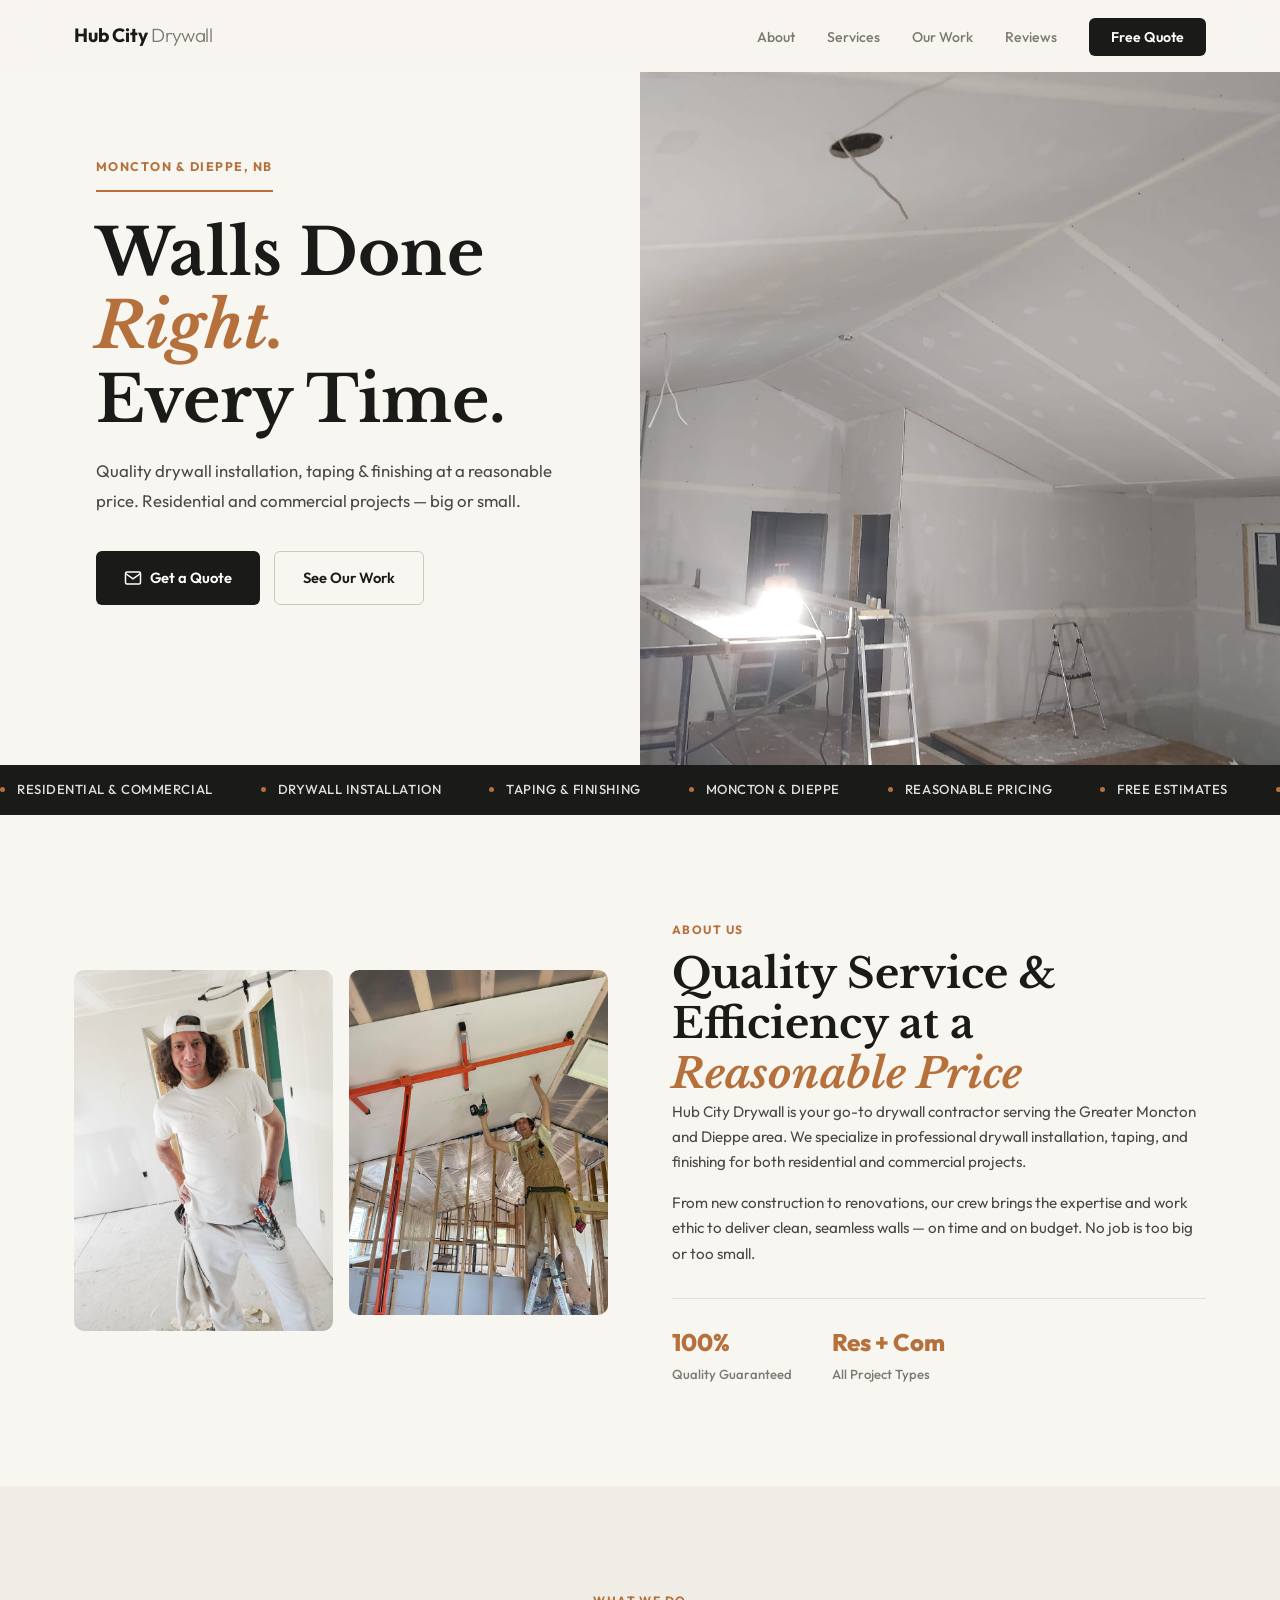
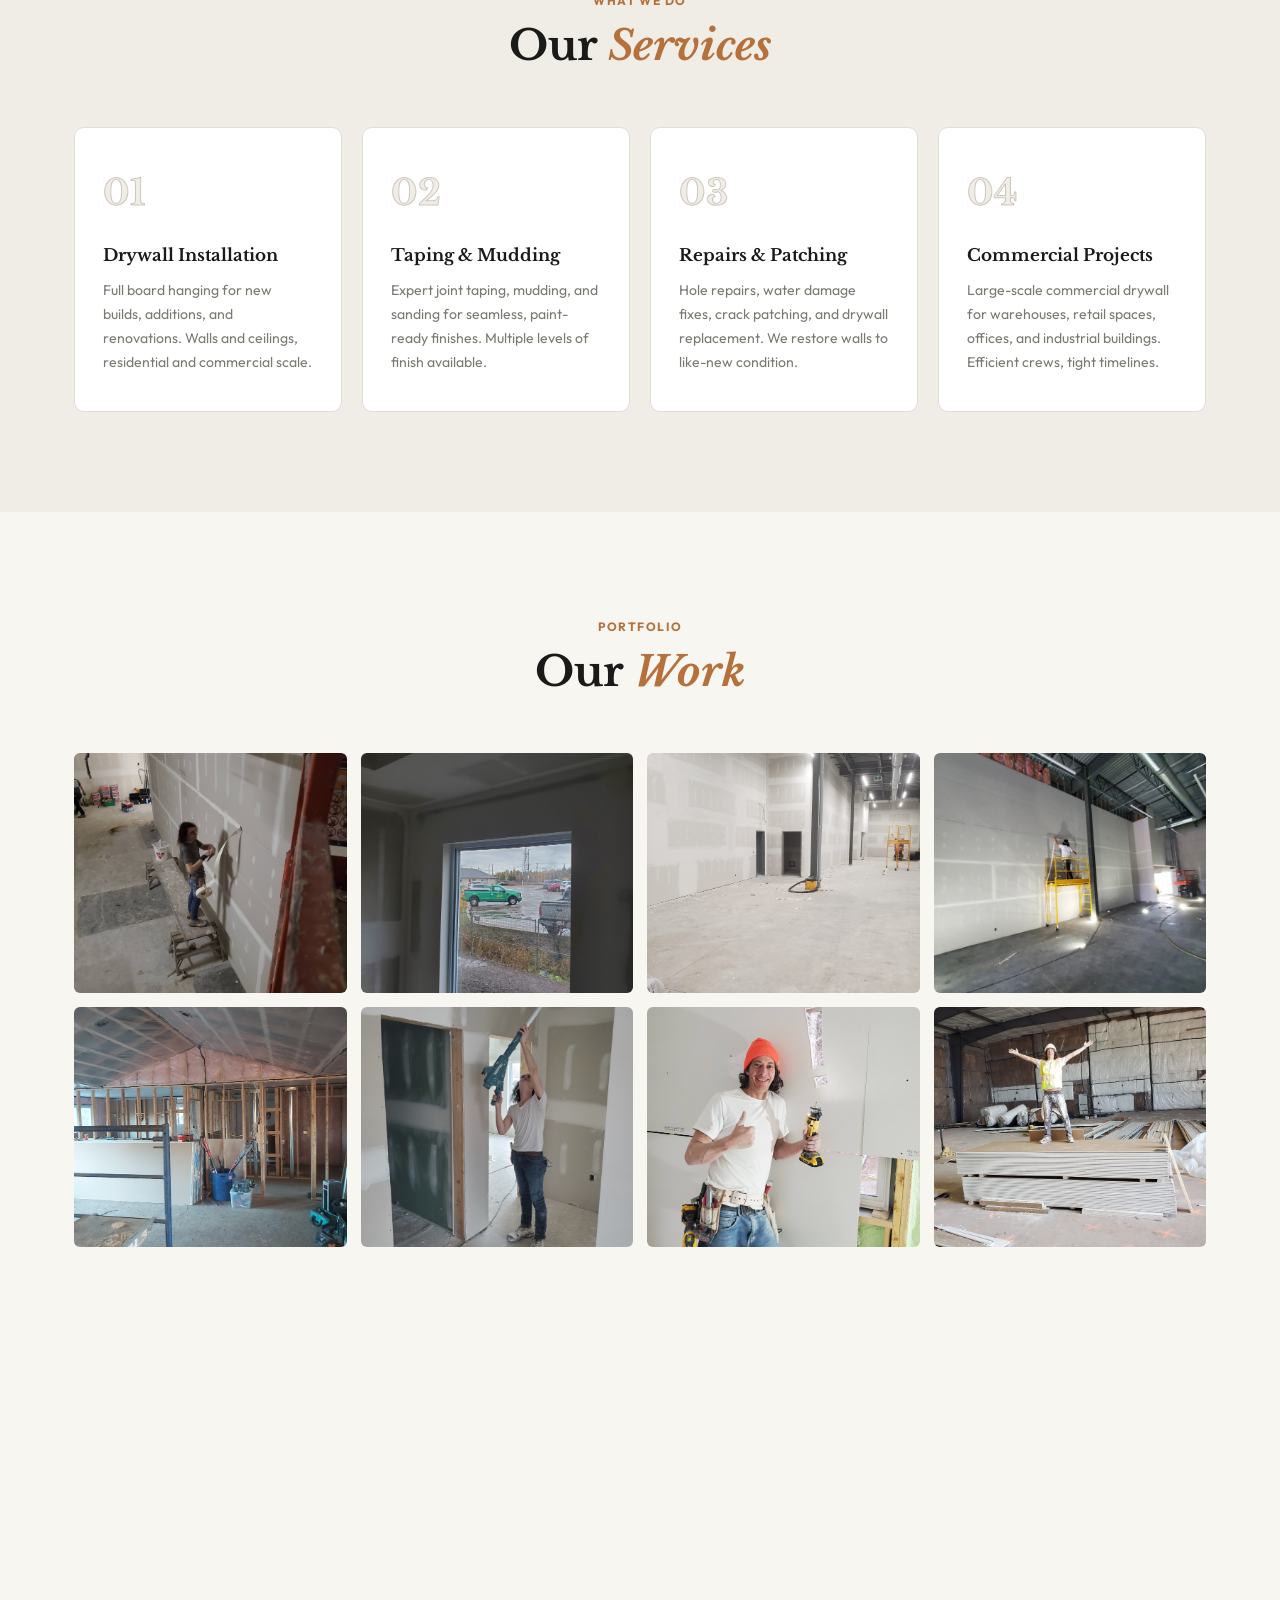
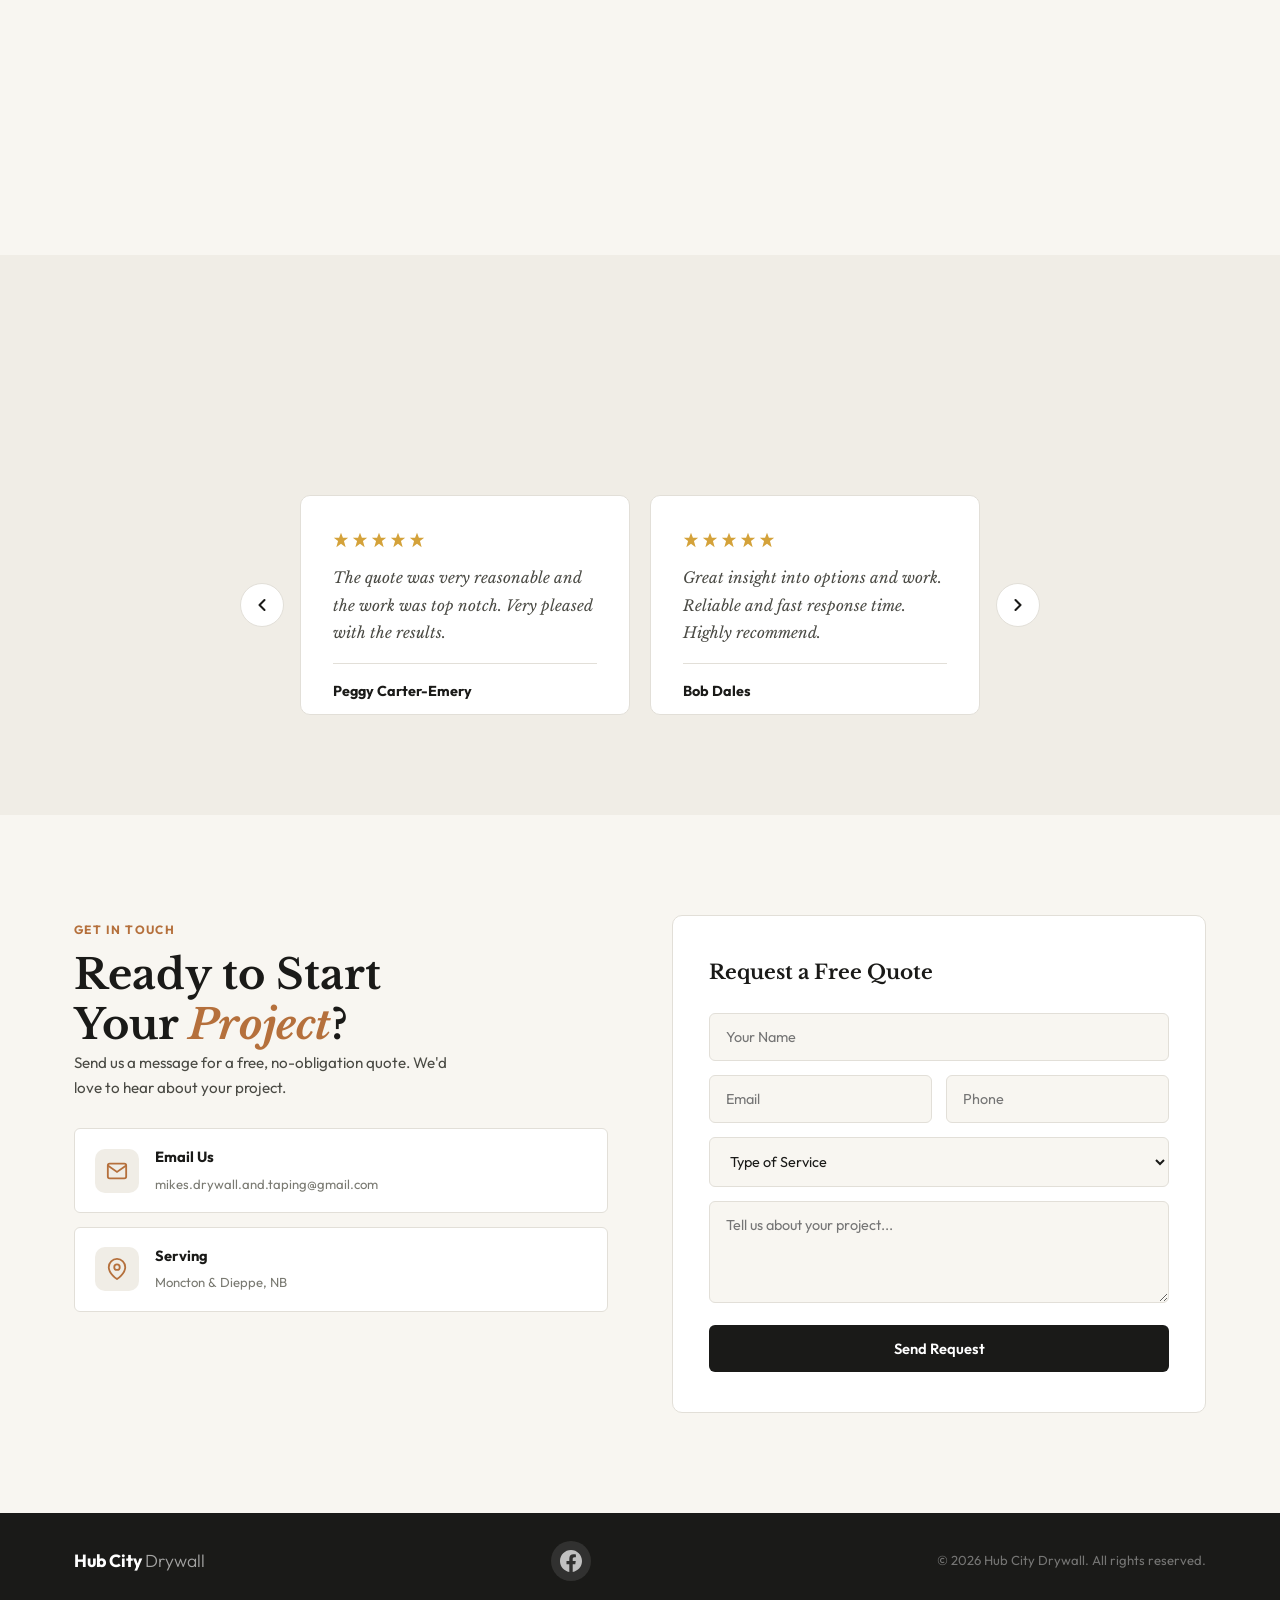
==== commit c2fb9130: "Add Facebook icon link to footer Co-Authored-By: Claude Opus 4.6 (1M context) <noreply@anthropic.com" ====
--- a/index.html
+++ b/index.html
@@ -315,6 +315,9 @@
         <div class="container">
             <div class="footer-inner">
                 <div class="footer-brand">Hub City <span>Drywall</span></div>
+                <a href="https://www.facebook.com/share/1CayQ2pN2z/?mibextid=wwXIfr" target="_blank" rel="noopener" class="footer-social" aria-label="Facebook">
+                    <svg width="22" height="22" viewBox="0 0 24 24" fill="currentColor"><path d="M24 12.073c0-6.627-5.373-12-12-12s-12 5.373-12 12c0 5.99 4.388 10.954 10.125 11.854v-8.385H7.078v-3.47h3.047V9.43c0-3.007 1.792-4.669 4.533-4.669 1.312 0 2.686.235 2.686.235v2.953H15.83c-1.491 0-1.956.925-1.956 1.874v2.25h3.328l-.532 3.47h-2.796v8.385C19.612 23.027 24 18.062 24 12.073z"/></svg>
+                </a>
                 <p>&copy; 2026 Hub City Drywall. All rights reserved.</p>
             </div>
         </div>
--- a/styles.css
+++ b/styles.css
@@ -163,7 +163,7 @@
 .hero-split {
     display: grid;
     grid-template-columns: 1fr 1fr;
-    min-height: calc(100vh - var(--nav-h));
+    min-height: calc(85vh - var(--nav-h));
 }
 
 .hero-left {
@@ -306,6 +306,11 @@
 @keyframes marquee {
     0% { transform: translateX(0); }
     100% { transform: translateX(-50%); }
+}
+
+@keyframes heroZoomOut {
+    0% { transform: scale(1.15); }
+    100% { transform: scale(1); }
 }
 
 /* ============================================
@@ -757,6 +762,23 @@
     color: rgba(255, 255, 255, 0.4);
 }
 
+.footer-social {
+    display: flex;
+    align-items: center;
+    justify-content: center;
+    width: 40px;
+    height: 40px;
+    border-radius: 50%;
+    background: rgba(255, 255, 255, 0.1);
+    color: rgba(255, 255, 255, 0.7);
+    transition: background var(--ease), color var(--ease);
+}
+
+.footer-social:hover {
+    background: #1877f2;
+    color: var(--white);
+}
+
 /* ============================================
    Scroll Animations
    ============================================ */
@@ -804,6 +826,10 @@
    Responsive
    ============================================ */
 @media (max-width: 960px) {
+    .navbar {
+        background: rgba(248, 246, 241, 0.98);
+    }
+
     .nav-links {
         position: fixed;
         top: var(--nav-h);
@@ -811,20 +837,79 @@
         right: 0;
         bottom: 0;
         flex-direction: column;
-        background: var(--bg);
+        background: #f8f6f1;
         padding: 40px 24px;
         gap: 24px;
         transform: translateX(100%);
         transition: transform var(--ease);
     }
 
+    .nav-links a {
+        color: var(--text) !important;
+        font-size: 1.1rem !important;
+    }
+
     .nav-links.active { transform: translateX(0); }
     .nav-toggle { display: flex; }
 
-    .hero-split { grid-template-columns: 1fr; }
-    .hero-left { padding: 48px 0; }
-    .hero-content { margin: 0 auto; max-width: 100%; }
-    .hero-right { height: 400px; }
+    .hero { position: relative; padding-top: 0; }
+
+    .hero-split {
+        grid-template-columns: 1fr;
+        min-height: 80vh;
+        position: relative;
+    }
+
+    .hero-right {
+        position: absolute;
+        inset: 0;
+        height: 100%;
+        z-index: 0;
+    }
+
+    .hero-right img {
+        object-position: center top;
+        animation: heroZoomOut 8s ease-out forwards;
+    }
+
+    .hero-right::after {
+        content: '';
+        position: absolute;
+        inset: 0;
+        background: linear-gradient(
+            to bottom,
+            rgba(248, 246, 241, 0.55) 0%,
+            rgba(248, 246, 241, 0.4) 50%,
+            rgba(248, 246, 241, 0.65) 100%
+        );
+        z-index: 1;
+    }
+
+    .hero-left {
+        position: relative;
+        z-index: 2;
+        padding: calc(var(--nav-h) + 80px) 0 80px;
+        display: flex;
+        align-items: flex-start;
+    }
+
+    .hero-content {
+        margin: 0 auto;
+        max-width: 100%;
+        padding: 0 24px;
+    }
+
+    .hero h1 { text-shadow: 0 2px 12px rgba(248, 246, 241, 0.8), 0 0 40px rgba(248, 246, 241, 0.4); }
+    .hero-content > p { color: var(--text); text-shadow: 0 1px 8px rgba(248, 246, 241, 0.7); }
+    .hero-eyebrow { text-shadow: 0 1px 8px rgba(248, 246, 241, 0.7); }
+    .hero-btns .btn { box-shadow: 0 4px 16px rgba(0, 0, 0, 0.15); }
+
+    /* Trust bar sits flush at bottom of hero on mobile */
+    .trust-bar {
+        position: relative;
+        z-index: 3;
+        margin-top: 0;
+    }
 
     .about-layout { grid-template-columns: 1fr; gap: 40px; }
     .services-row { grid-template-columns: repeat(2, 1fr); }
@@ -837,7 +922,6 @@
 @media (max-width: 640px) {
     .section { padding: 72px 0; }
     .hero h1 { font-size: 2.2rem; }
-    .hero-right { height: 300px; }
 
     .services-row { grid-template-columns: 1fr; }
     .gallery-grid { grid-template-columns: repeat(2, 1fr); grid-auto-rows: 160px; }
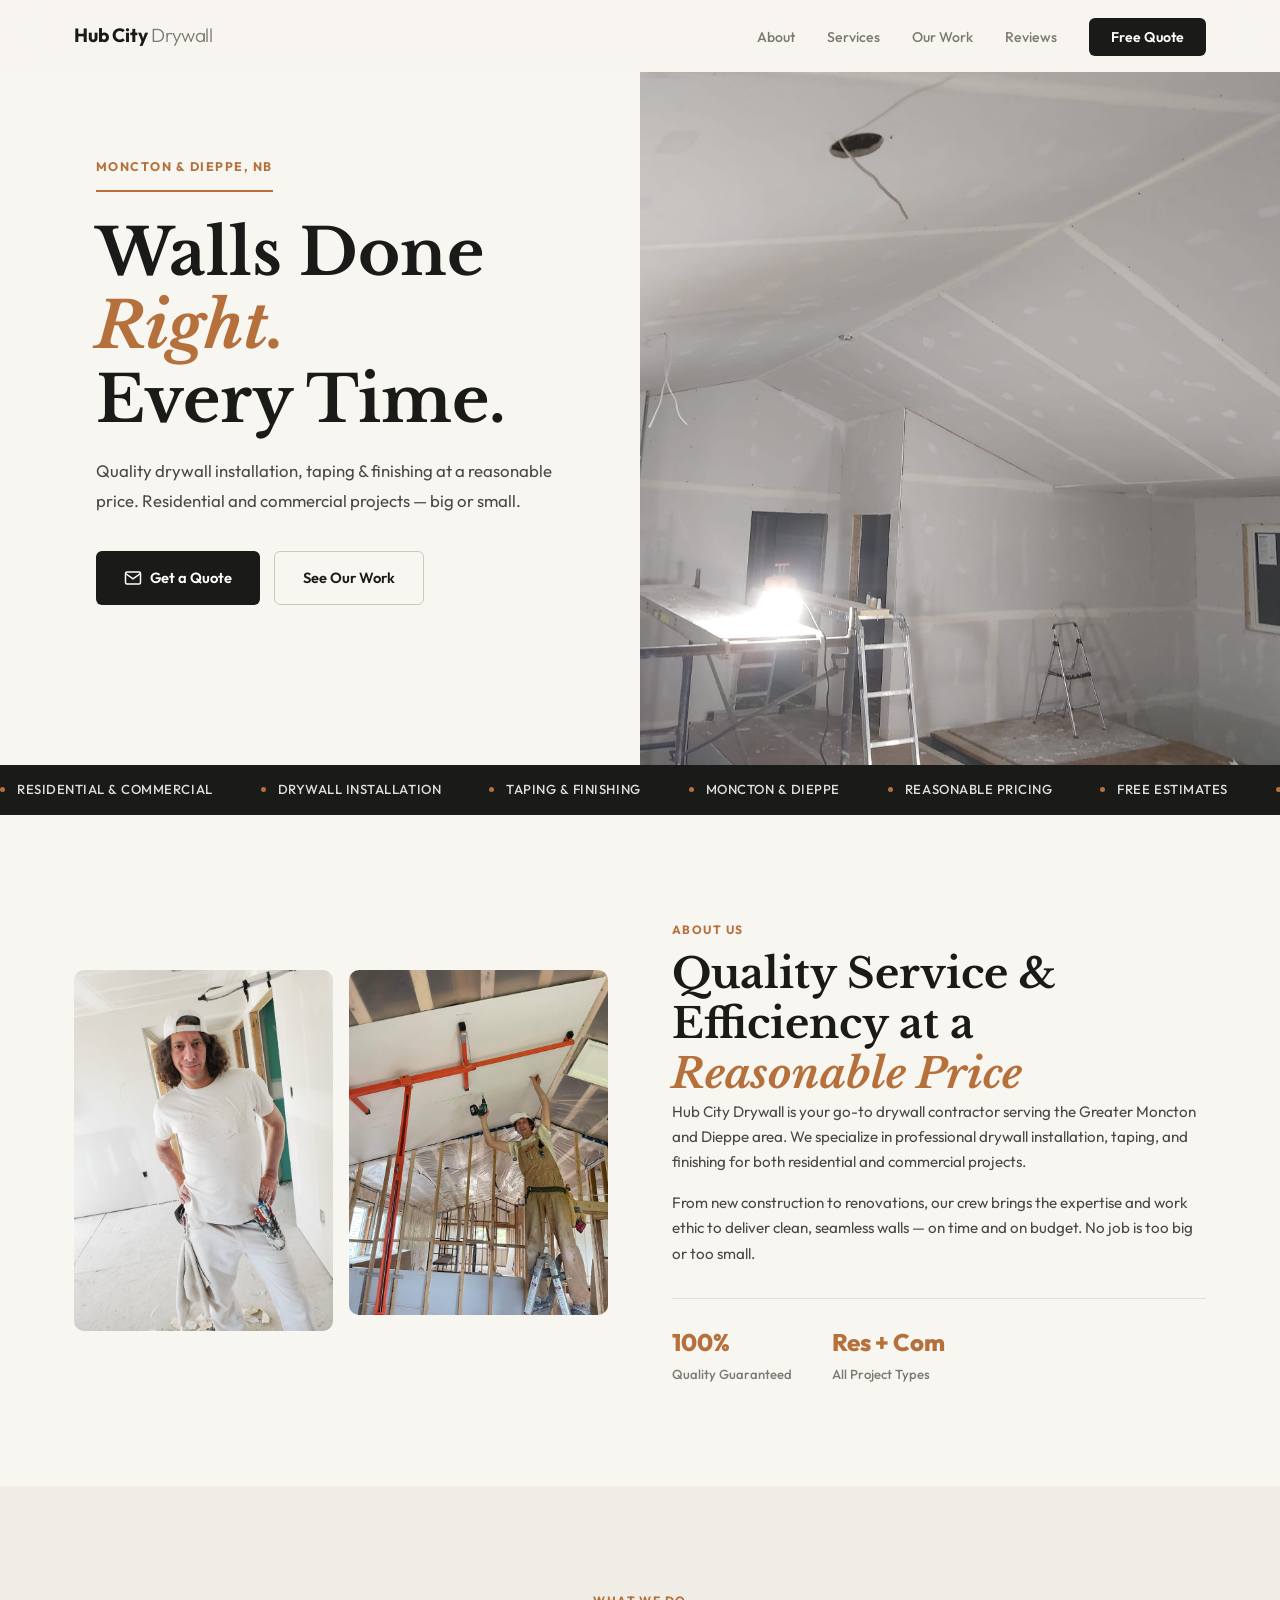
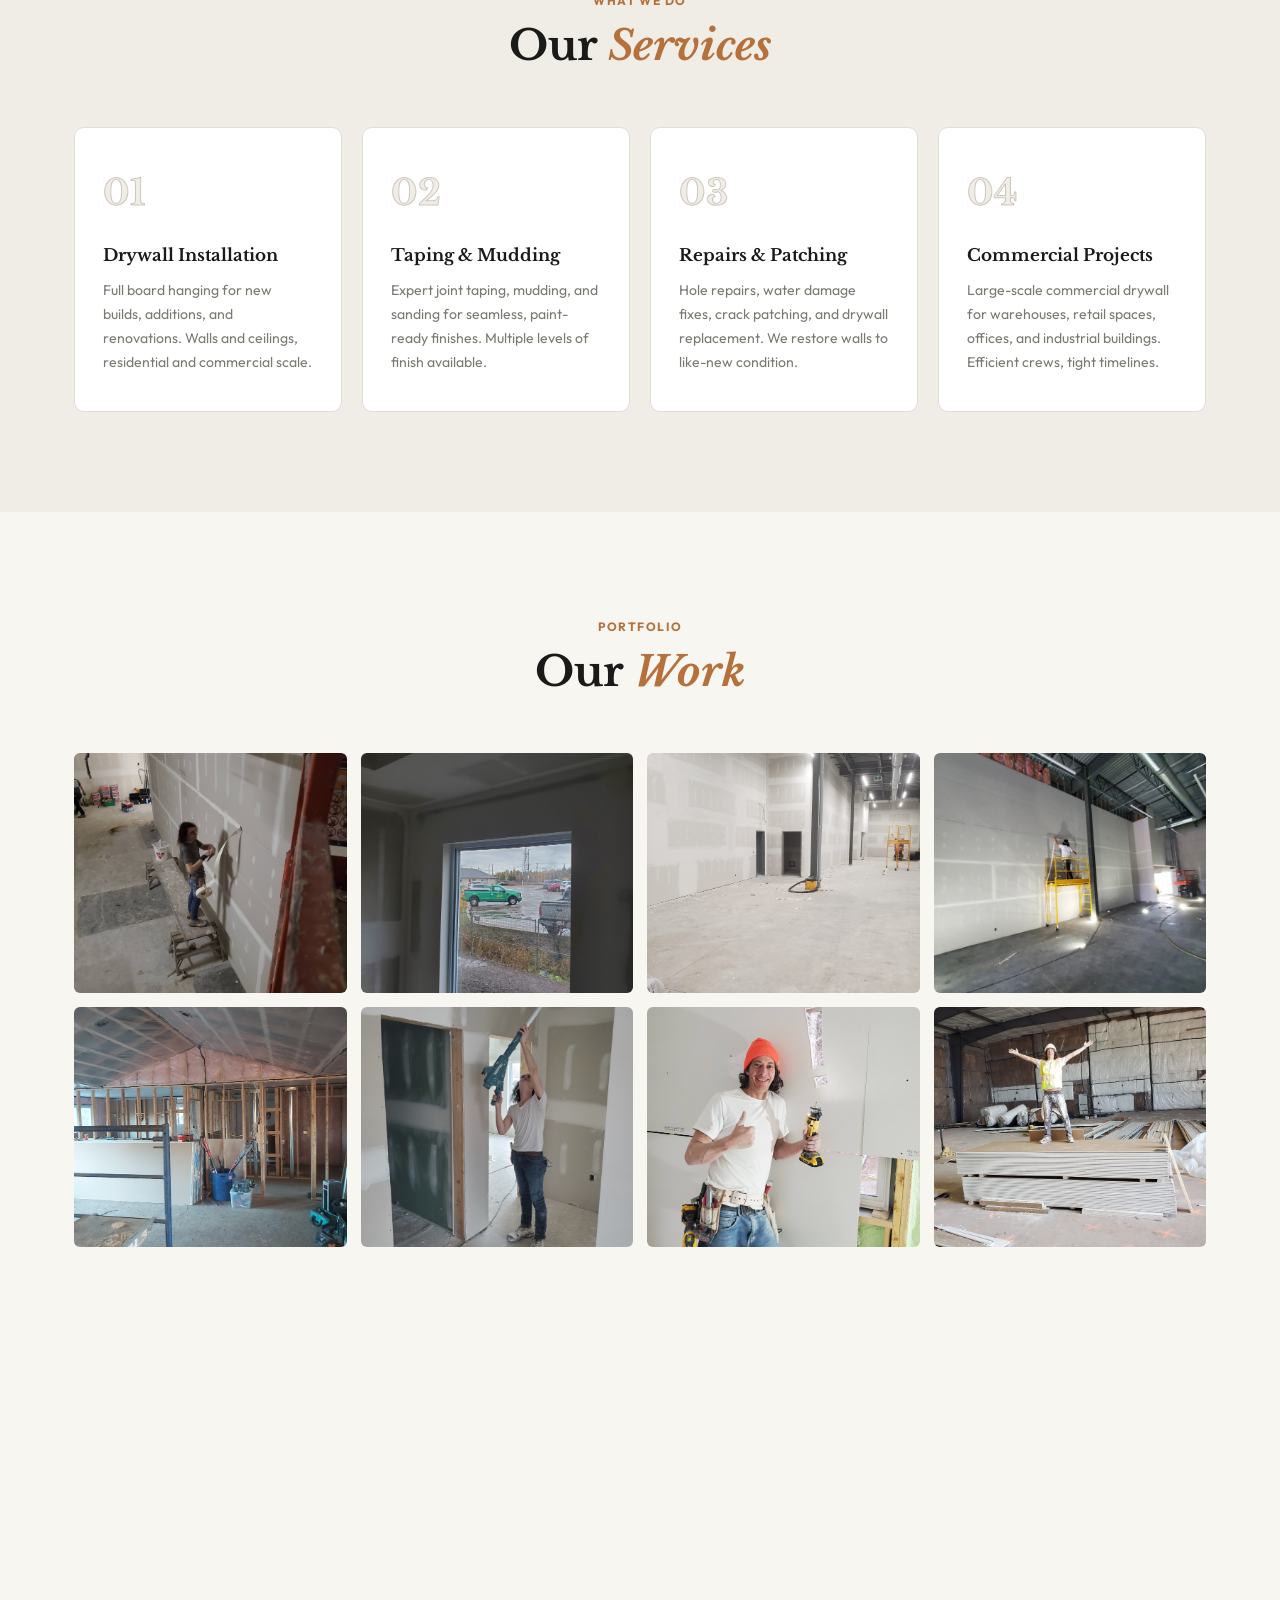
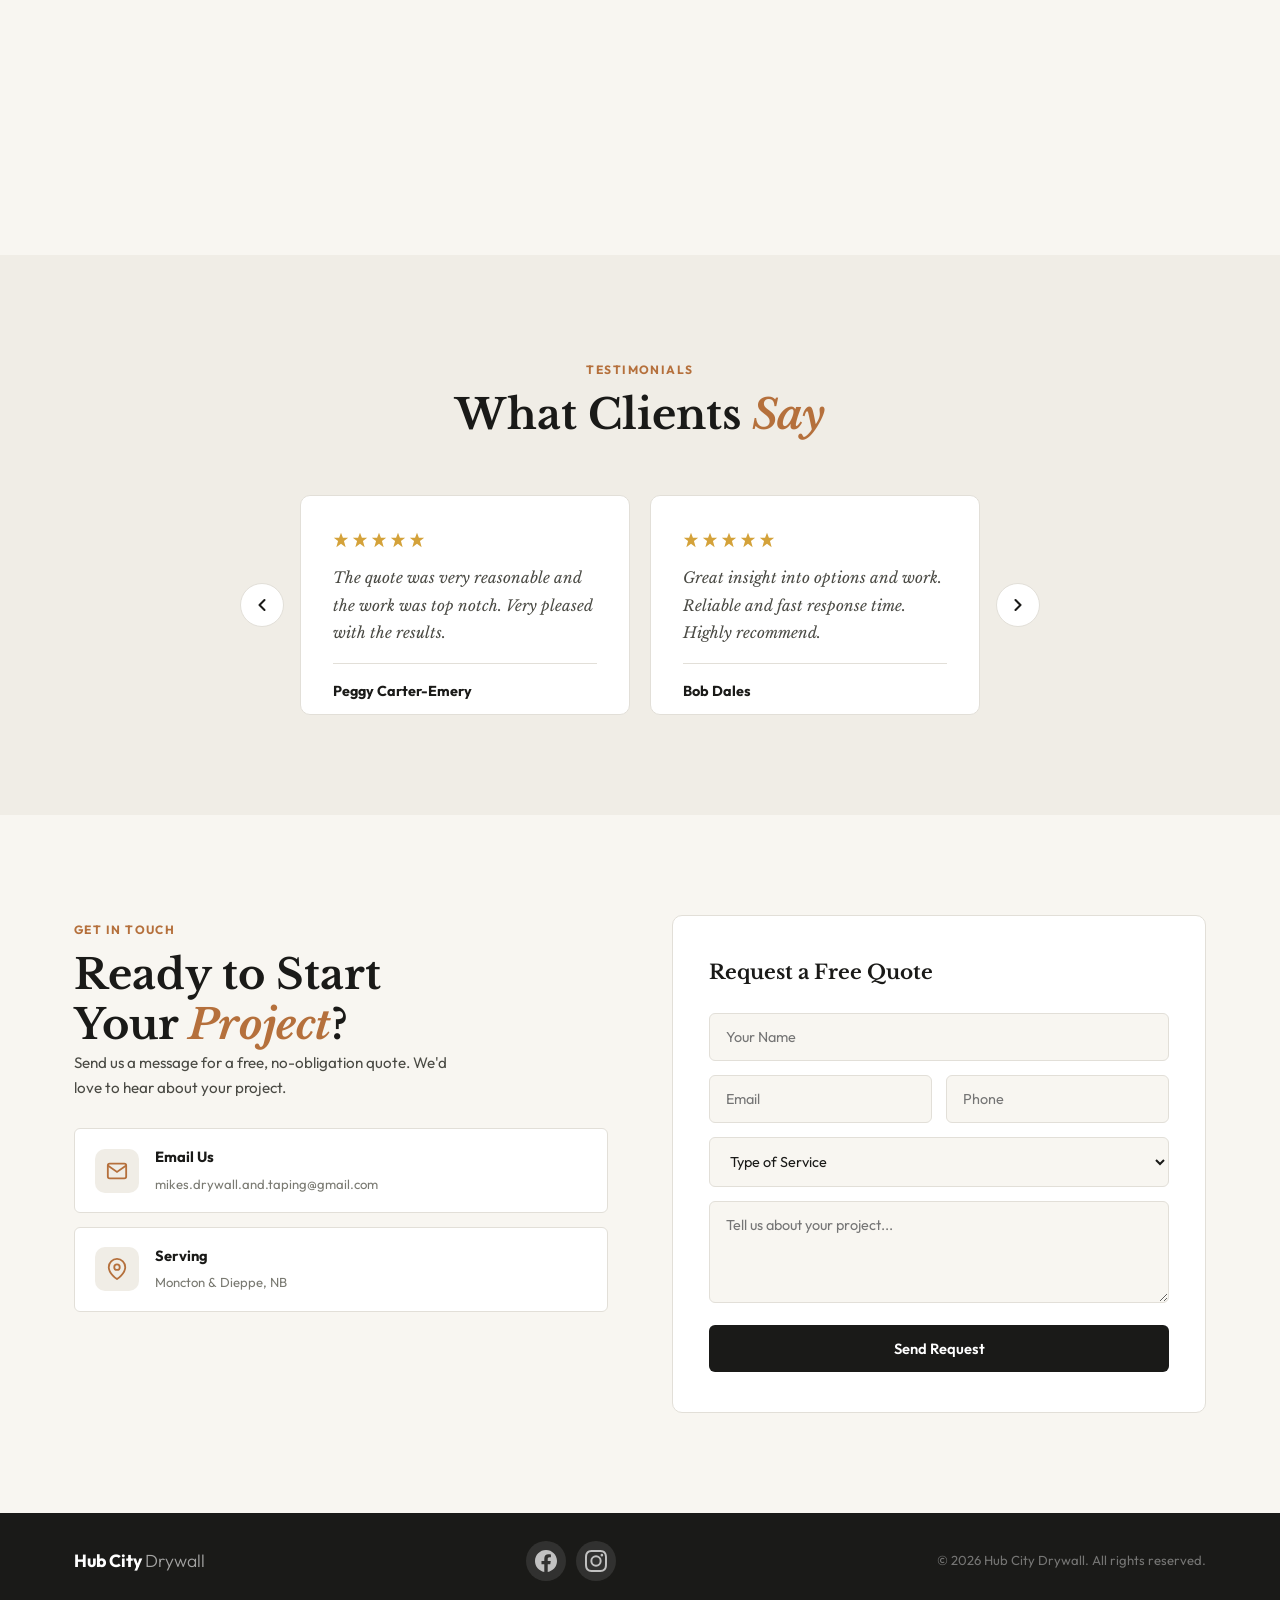
==== commit b375208b: "Add Instagram icon link to footer Co-Authored-By: Claude Opus 4.6 (1M context) <noreply@anthropic.co" ====
--- a/index.html
+++ b/index.html
@@ -315,9 +315,14 @@
         <div class="container">
             <div class="footer-inner">
                 <div class="footer-brand">Hub City <span>Drywall</span></div>
-                <a href="https://www.facebook.com/share/1CayQ2pN2z/?mibextid=wwXIfr" target="_blank" rel="noopener" class="footer-social" aria-label="Facebook">
-                    <svg width="22" height="22" viewBox="0 0 24 24" fill="currentColor"><path d="M24 12.073c0-6.627-5.373-12-12-12s-12 5.373-12 12c0 5.99 4.388 10.954 10.125 11.854v-8.385H7.078v-3.47h3.047V9.43c0-3.007 1.792-4.669 4.533-4.669 1.312 0 2.686.235 2.686.235v2.953H15.83c-1.491 0-1.956.925-1.956 1.874v2.25h3.328l-.532 3.47h-2.796v8.385C19.612 23.027 24 18.062 24 12.073z"/></svg>
-                </a>
+                <div class="footer-socials">
+                    <a href="https://www.facebook.com/share/1CayQ2pN2z/?mibextid=wwXIfr" target="_blank" rel="noopener" class="footer-social" aria-label="Facebook">
+                        <svg width="22" height="22" viewBox="0 0 24 24" fill="currentColor"><path d="M24 12.073c0-6.627-5.373-12-12-12s-12 5.373-12 12c0 5.99 4.388 10.954 10.125 11.854v-8.385H7.078v-3.47h3.047V9.43c0-3.007 1.792-4.669 4.533-4.669 1.312 0 2.686.235 2.686.235v2.953H15.83c-1.491 0-1.956.925-1.956 1.874v2.25h3.328l-.532 3.47h-2.796v8.385C19.612 23.027 24 18.062 24 12.073z"/></svg>
+                    </a>
+                    <a href="https://www.instagram.com/hub.city95?igsh=MXZlZzQwMXMzNnZmbQ==" target="_blank" rel="noopener" class="footer-social" aria-label="Instagram">
+                        <svg width="22" height="22" viewBox="0 0 24 24" fill="currentColor"><path d="M12 2.163c3.204 0 3.584.012 4.85.07 3.252.148 4.771 1.691 4.919 4.919.058 1.265.069 1.645.069 4.849 0 3.205-.012 3.584-.069 4.849-.149 3.225-1.664 4.771-4.919 4.919-1.266.058-1.644.07-4.85.07-3.204 0-3.584-.012-4.849-.07-3.26-.149-4.771-1.699-4.919-4.92-.058-1.265-.07-1.644-.07-4.849 0-3.204.013-3.583.07-4.849.149-3.227 1.664-4.771 4.919-4.919 1.266-.057 1.645-.069 4.849-.069zM12 0C8.741 0 8.333.014 7.053.072 2.695.272.273 2.69.073 7.052.014 8.333 0 8.741 0 12c0 3.259.014 3.668.072 4.948.2 4.358 2.618 6.78 6.98 6.98C8.333 23.986 8.741 24 12 24c3.259 0 3.668-.014 4.948-.072 4.354-.2 6.782-2.618 6.979-6.98.059-1.28.073-1.689.073-4.948 0-3.259-.014-3.667-.072-4.947-.196-4.354-2.617-6.78-6.979-6.98C15.668.014 15.259 0 12 0zm0 5.838a6.162 6.162 0 100 12.324 6.162 6.162 0 000-12.324zM12 16a4 4 0 110-8 4 4 0 010 8zm6.406-11.845a1.44 1.44 0 100 2.881 1.44 1.44 0 000-2.881z"/></svg>
+                    </a>
+                </div>
                 <p>&copy; 2026 Hub City Drywall. All rights reserved.</p>
             </div>
         </div>
--- a/styles.css
+++ b/styles.css
@@ -762,6 +762,11 @@
     color: rgba(255, 255, 255, 0.4);
 }
 
+.footer-socials {
+    display: flex;
+    gap: 10px;
+}
+
 .footer-social {
     display: flex;
     align-items: center;
@@ -777,6 +782,10 @@
 .footer-social:hover {
     background: #1877f2;
     color: var(--white);
+}
+
+.footer-social[aria-label="Instagram"]:hover {
+    background: radial-gradient(circle at 30% 107%, #fdf497 0%, #fd5949 45%, #d6249f 60%, #285AEB 90%);
 }
 
 /* ============================================
